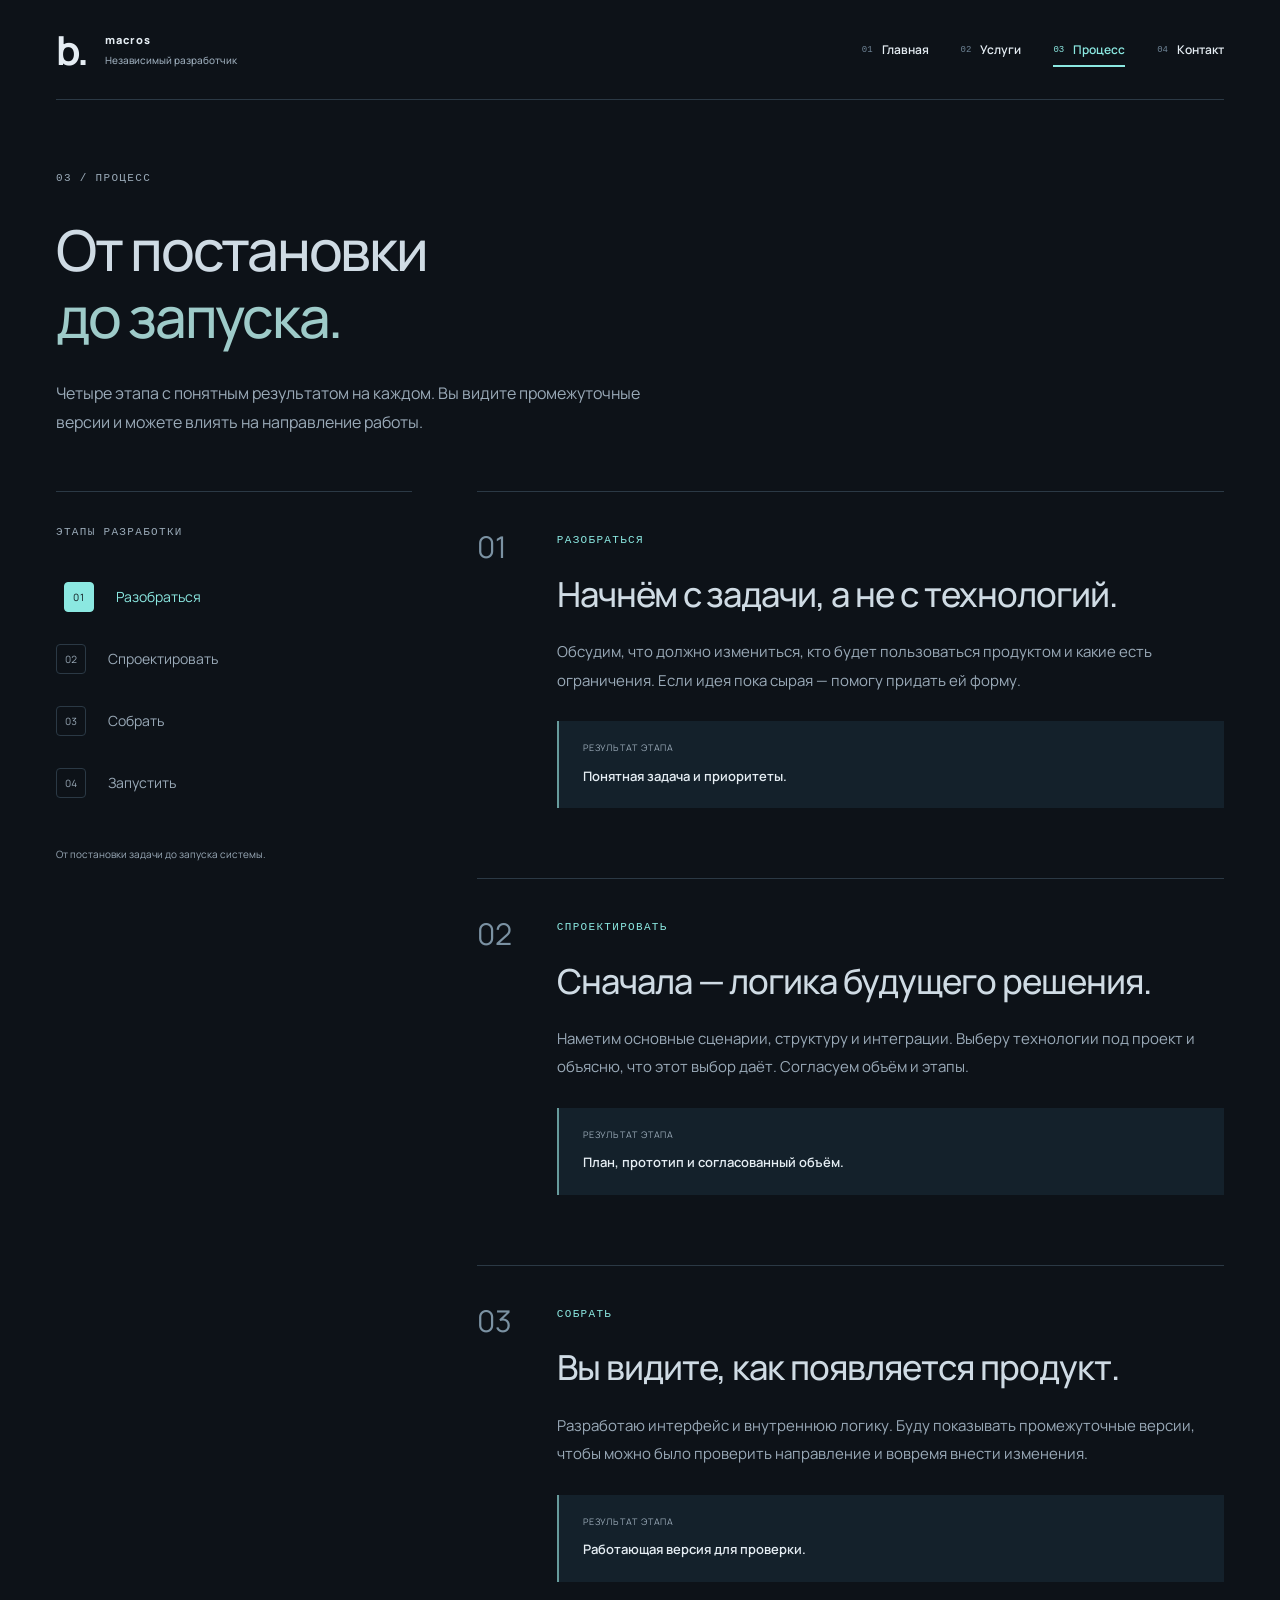
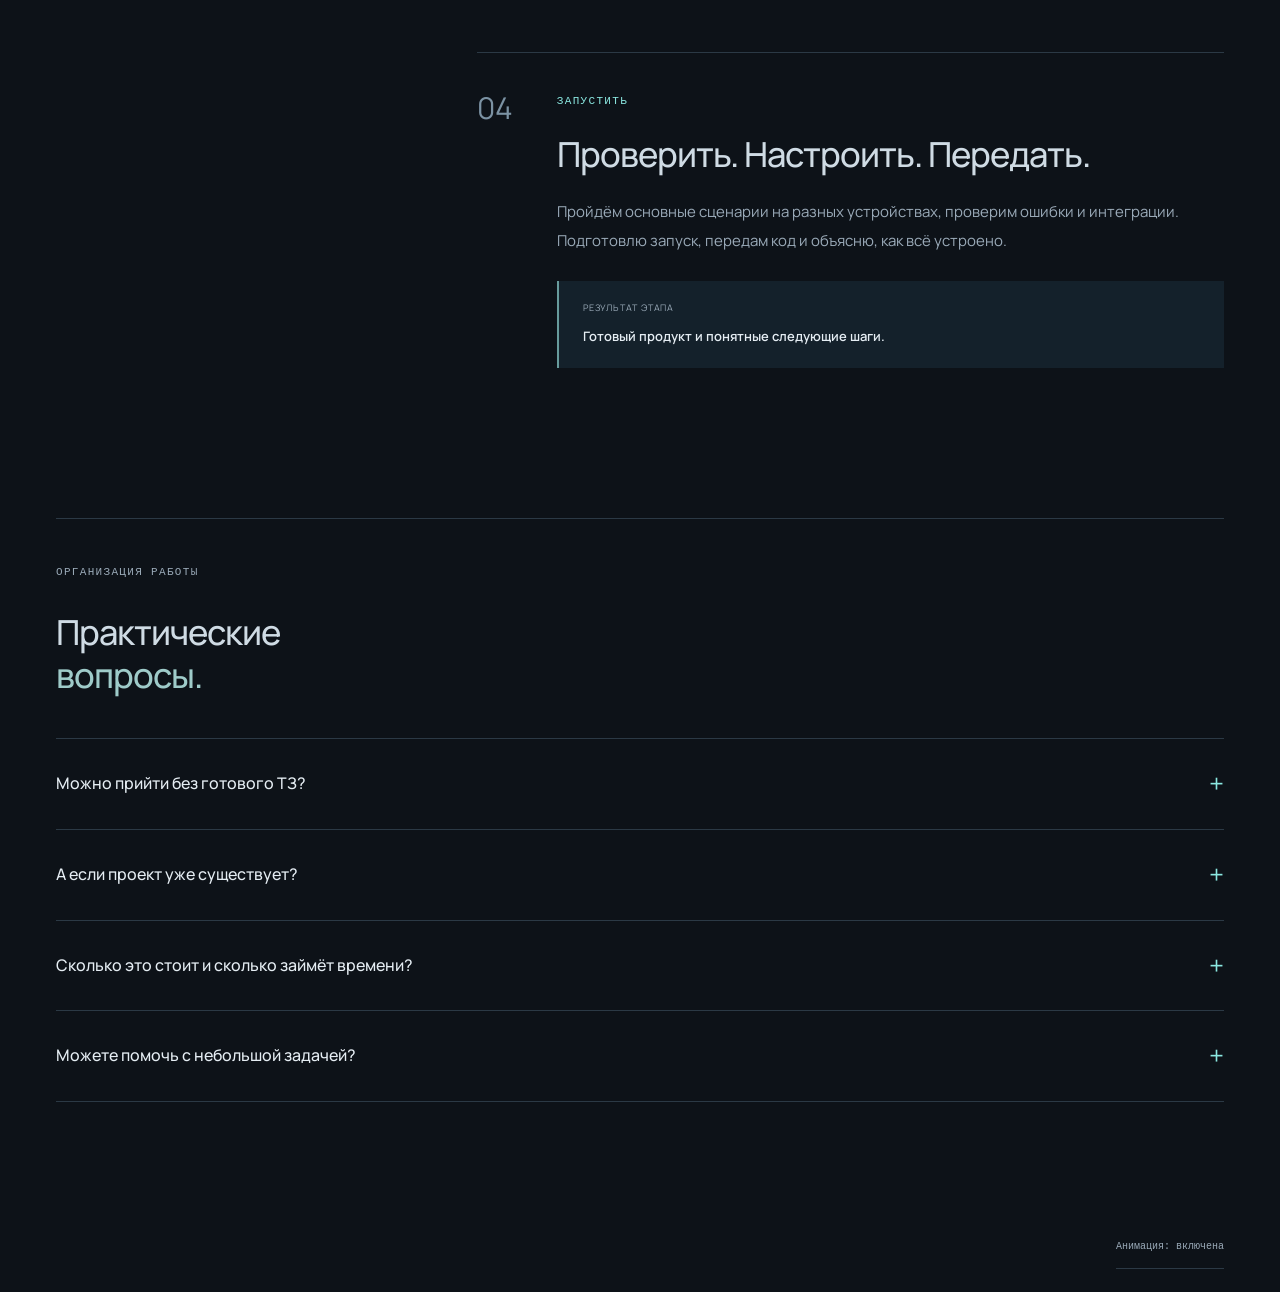
==== approach.html @ a3fdf25d "Remove extra footer divider on the process page" ====
<!doctype html>
<html lang="ru">
<head>
<meta charset="utf-8">
<meta name="viewport" content="width=device-width,initial-scale=1">
<meta name="theme-color" content="#0d1218">
<meta name="description" content="Как строится работа: задача, проектирование, разработка и запуск. Ответы на вопросы о сроках, стоимости и доработках.">
<meta property="og:title" content="Процесс разработки — macros">
<meta property="og:description" content="Как строится работа: задача, проектирование, разработка и запуск. Ответы на вопросы о сроках, стоимости и доработках.">
<meta property="og:type" content="website">
<title>Процесс разработки — macros</title>
<link rel="icon" href="assets/favicon.svg?v=ed7431b2dd6e" type="image/svg+xml">
<link rel="stylesheet" href="assets/site.css?v=fac70fdf817c">
<script src="assets/site.js" defer>
</script>
</head>
<body class="page-approach">
<a class="skip-link" href="#main">К содержимому</a>
<header class="site-header wrap">
<div class="brand">
<span class="brand-mark" aria-hidden="true">b.</span>
<span>macros<small>Независимый разработчик</small>
</span>
</div>
<nav aria-label="Основная навигация">
<a href="index.html">
<span>01</span>Главная</a>
<a href="services.html">
<span>02</span>Услуги</a>
<a href="approach.html" aria-current="page">
<span>03</span>Процесс</a>
<a href="contact.html">
<span>04</span>Контакт</a>
</nav>
</header>
<main id="main">
<section class="page-intro wrap">
<span class="eyebrow">03 / Процесс</span>
<h1>От постановки<br>
<em>до запуска.</em>
</h1>
<p>Четыре этапа с понятным результатом на каждом. Вы видите промежуточные версии и можете влиять на направление работы.</p>
</section>
<section class="process-section wrap">
<aside class="process-map">
<span class="eyebrow">Этапы разработки</span>
<ol>
<li>
<a href="#step-0">
<span>01</span>Разобраться</a>
</li>
<li>
<a href="#step-1">
<span>02</span>Спроектировать</a>
</li>
<li>
<a href="#step-2">
<span>03</span>Собрать</a>
</li>
<li>
<a href="#step-3">
<span>04</span>Запустить</a>
</li>
</ol>
<span class="process-note">От постановки задачи до запуска системы.</span>
</aside>
<div class="process-steps">
<article class="process-step" id="step-0">
<span class="step-no">01</span>
<div>
<span class="eyebrow">Разобраться</span>
<h2>Начнём с задачи, а не с технологий.</h2>
<p>Обсудим, что должно измениться, кто будет пользоваться продуктом и какие есть ограничения. Если идея пока сырая — помогу придать ей форму.</p>
<div class="step-output">
<span>Результат этапа</span>
<b>Понятная задача и приоритеты.</b>
</div>
</div>
</article>
<article class="process-step" id="step-1">
<span class="step-no">02</span>
<div>
<span class="eyebrow">Спроектировать</span>
<h2>Сначала — логика будущего решения.</h2>
<p>Наметим основные сценарии, структуру и интеграции. Выберу технологии под проект и объясню, что этот выбор даёт. Согласуем объём и этапы.</p>
<div class="step-output">
<span>Результат этапа</span>
<b>План, прототип и согласованный объём.</b>
</div>
</div>
</article>
<article class="process-step" id="step-2">
<span class="step-no">03</span>
<div>
<span class="eyebrow">Собрать</span>
<h2>Вы видите, как появляется продукт.</h2>
<p>Разработаю интерфейс и внутреннюю логику. Буду показывать промежуточные версии, чтобы можно было проверить направление и вовремя внести изменения.</p>
<div class="step-output">
<span>Результат этапа</span>
<b>Работающая версия для проверки.</b>
</div>
</div>
</article>
<article class="process-step" id="step-3">
<span class="step-no">04</span>
<div>
<span class="eyebrow">Запустить</span>
<h2>Проверить. Настроить. Передать.</h2>
<p>Пройдём основные сценарии на разных устройствах, проверим ошибки и интеграции. Подготовлю запуск, передам код и объясню, как всё устроено.</p>
<div class="step-output">
<span>Результат этапа</span>
<b>Готовый продукт и понятные следующие шаги.</b>
</div>
</div>
</article>
</div>
</section>
<section class="faq wrap">
<span class="eyebrow">Организация работы</span>
<h2>Практические<br>
<em>вопросы.</em>
</h2>
<details>
<summary>Можно прийти без готового ТЗ?<span aria-hidden="true">+</span>
</summary>
<p>Да. Опишите проблему, желаемый результат и приведите примеры, если они есть. Структуру задачи определим вместе.</p>
</details>
<details>
<summary>А если проект уже существует?<span aria-hidden="true">+</span>
</summary>
<p>Можно подключиться к существующему проекту. Сначала изучу код и текущие ограничения, затем предложу план доработок.</p>
</details>
<details>
<summary>Сколько это стоит и сколько займёт времени?<span aria-hidden="true">+</span>
</summary>
<p>Это зависит от объёма, интеграций и готовности исходных материалов. После обсуждения задачи смогу предложить оценку и порядок работ.</p>
</details>
<details>
<summary>Можете помочь с небольшой задачей?<span aria-hidden="true">+</span>
</summary>
<p>Да. Небольшой бот, скрипт для обработки файлов или одна новая функция тоже могут заметно упростить работу.</p>
</details>
</section>
</main>
<footer class="site-footer wrap">
<button class="motion-toggle" type="button" aria-pressed="false" hidden>Анимация: включена</button>
</footer>
</body>
</html>
---- assets/site.css ----
@font-face{font-family:Manrope;src:url('fonts/manrope-cyrillic.woff2') format('woff2');font-weight:200 800;font-style:normal;font-display:swap;unicode-range:U+0301,U+0400-045F,U+0490-0491,U+04B0-04B1,U+2116}
@font-face{font-family:Manrope;src:url('fonts/manrope-latin.woff2') format('woff2');font-weight:200 800;font-style:normal;font-display:swap;unicode-range:U+0000-00FF,U+0131,U+0152-0153,U+02BB-02BC,U+02C6,U+02DA,U+02DC,U+0304,U+0308,U+0329,U+2000-206F,U+20AC,U+2122,U+2191,U+2193,U+2212,U+2215,U+FEFF,U+FFFD}
:root{--paper:#f2eee5;--ink:#282b25;--muted:#626359;--rust:#9e472f;--peach:#e8b29a;--sage:#d4dbc4;--yellow:#e8d99b;--line:#c8c7bb;--cream:#faf7ef;--ease:cubic-bezier(.22,1,.36,1)}
*{box-sizing:border-box}html{scroll-behavior:smooth;scroll-padding-top:32px}body{margin:0;background:var(--paper);color:var(--ink);font-family:Manrope,Arial,sans-serif;font-size:16px;line-height:1.6;-webkit-font-smoothing:antialiased}::selection{background:var(--peach);color:var(--ink)}a{color:inherit;text-decoration:none}button{font:inherit;color:inherit;cursor:pointer}button:disabled{cursor:default}button,a{-webkit-tap-highlight-color:transparent}button,summary{touch-action:manipulation}a:focus-visible,button:focus-visible,summary:focus-visible,[tabindex]:focus-visible{outline:3px solid var(--rust);outline-offset:5px}button:active,.button:active{transform:scale(.97)}svg{width:24px;height:24px;flex-shrink:0}h1,h2,h3,p{margin:0}h1,h2,h3{text-wrap:balance}h1,h2{font-weight:500;letter-spacing:-.065em;line-height:1.02}h1{font-size:clamp(58px,6.8vw,104px)}h2{font-size:clamp(38px,4.4vw,66px)}h3{font-weight:600;letter-spacing:-.04em}em{font-family:Georgia,'Times New Roman',serif;font-weight:400;letter-spacing:-.055em;color:var(--rust)}.wrap{width:min(1320px,calc(100% - 112px));margin-inline:auto}.section{padding-block:110px}.eyebrow{font-size:11px;font-weight:700;letter-spacing:.13em;text-transform:uppercase;display:block;margin-bottom:28px}.tiny-dot{display:inline-block;width:7px;height:7px;margin-right:9px;background:var(--rust);border-radius:50%}.sr-only{position:absolute;width:1px;height:1px;padding:0;margin:-1px;overflow:hidden;clip:rect(0,0,0,0);white-space:nowrap;border:0}.skip-link{position:fixed;top:12px;left:12px;z-index:10;padding:12px 20px;background:var(--ink);color:var(--paper);transform:translateY(-180%)}.skip-link:focus{transform:none}.site-header{display:flex;align-items:center;justify-content:space-between;min-height:104px;border-bottom:1px solid var(--line);gap:24px}.brand{display:flex;align-items:center;gap:13px;font-size:11px;font-weight:800;letter-spacing:.1em}.brand-mark{font-family:Georgia,serif;font-size:48px;font-weight:700;letter-spacing:-.14em;line-height:1;display:block;margin-right:6px}.brand-mark span{color:var(--rust)}.brand small{display:block;font-size:10px;font-weight:500;letter-spacing:0;color:var(--muted);margin-top:3px}.site-header nav{display:flex;gap:30px;align-items:center;font-size:12px;font-weight:600}.site-header nav a{display:flex;align-items:center;min-height:44px;position:relative}.site-header nav a:after{content:'';position:absolute;bottom:5px;left:0;right:0;height:2px;background:var(--rust);transform:scaleX(0);transform-origin:left;transition:transform .3s}.site-header nav a:hover:after,.site-header nav a[aria-current]:after{transform:scaleX(1)}.button{display:inline-flex;gap:44px;align-items:center;justify-content:space-between;min-height:60px;padding:16px 24px;background:var(--ink);color:var(--cream);font-size:13px;font-weight:600;transition:background .25s,transform .25s}.button:hover{background:var(--rust)}.button svg{width:20px;height:20px}.text-link{display:inline-flex;gap:24px;align-items:center;font-size:13px;font-weight:700;padding:14px 0;border-bottom:1px solid currentColor}.text-link svg{width:20px;transition:transform .25s}.text-link:hover svg{transform:translateX(5px)}
/* A small working system, built from layers of the same project. */
.hero{position:relative;display:grid;grid-template-columns:1fr 1fr;align-items:center;column-gap:20px;padding-top:66px;padding-bottom:100px;min-height:790px}.hero-copy{position:relative;z-index:2}.hero h1{margin-bottom:27px}.hero h1 em{display:inline-block}.hero-description{max-width:400px;font-size:15px;line-height:1.8;color:var(--muted);margin-bottom:29px}.hero-foot{position:absolute;bottom:22px;left:0;right:0;display:flex;align-items:center;justify-content:space-between;border-top:1px solid var(--line);padding-top:20px;color:var(--muted);font-size:11px}.hero-foot a{display:flex;gap:18px;align-items:center;min-height:32px}.hero-foot a span{font-size:19px}.workbench{height:540px;position:relative;perspective:1200px;isolation:isolate;--spread:0;--px:0deg;--py:0deg}.bench-orbit{position:absolute;top:12%;left:2%;width:92%;height:88%;border:1px solid #c8c7bb;border-radius:50%;transform:rotate(-24deg) scaleX(.83)}.bench-orbit:after{content:'';position:absolute;inset:28px;border:1px solid #c8c7bb80;border-radius:50%}.bench-coordinate{position:absolute;top:0;right:4%;font:10px Manrope,sans-serif;letter-spacing:.14em;color:var(--muted)}.model-layer{position:absolute;box-shadow:0 18px 42px #302b2514;transition:translate .2s linear;will-change:transform}.layer-brief{width:73%;left:4%;top:0;background:var(--peach);padding:22px 27px;z-index:1;transform-origin:70% 100%;animation:brief-float 9s ease-in-out infinite;translate:calc(var(--spread)*-15px) calc(var(--spread)*-45px)}.paper-top{display:flex;justify-content:space-between;gap:12px;font-size:9px;text-transform:uppercase;letter-spacing:.08em}.layer-brief p{font-size:21px;line-height:1.4;letter-spacing:-.045em;margin:21px 0 19px;font-weight:600}.brief-line{border-top:1px solid #282b2530;padding-top:11px;font-size:10px}.layer-product{width:90%;left:4%;top:195px;background:var(--cream);z-index:2;animation:product-float 9s ease-in-out infinite;translate:calc(var(--spread)*25px) calc(var(--spread)*2px)}.window-bar{height:36px;display:flex;align-items:center;gap:18px;border-bottom:1px solid var(--line);padding:0 17px}.window-bar>span{display:flex;gap:4px}.window-bar i{display:block;width:5px;height:5px;border-radius:50%;background:#b7b5a8}.window-bar b{font-size:8px;font-weight:500}.product-body{padding:23px 20px 25px}.product-heading{margin-bottom:19px}.product-heading b{font-size:21px;font-weight:600;letter-spacing:-.04em;display:block}.product-heading>span{font-size:9px;color:var(--muted)}.kanban{display:grid;grid-template-columns:repeat(3,1fr);gap:8px}.kanban>div{min-width:0;background:#eeece3;padding:8px 6px;min-height:117px}.kanban small{font-size:8px;display:block;margin-bottom:12px}.kanban-card{background:#fdfbf5;padding:10px 7px;box-shadow:0 3px 5px #282b2507}.kanban-card i{display:block;width:17px;height:4px;background:var(--peach);border-radius:2px;margin-bottom:8px}.kanban-card b{display:block;font-size:8px}.kanban-card span{font-size:7px;color:var(--muted);display:block}.kanban-card.done i{background:#9cae81}.moving-ticket{animation:ticket-move 7s var(--ease) infinite}.layer-result{left:30%;width:67%;top:425px;padding:20px 22px;background:var(--ink);color:var(--cream);display:flex;gap:17px;align-items:center;z-index:3;animation:result-float 9s ease-in-out infinite;translate:calc(var(--spread)*-15px) calc(var(--spread)*35px)}.result-check{display:flex;width:38px;height:38px;border:1px solid #b9c7a4;border-radius:50%;align-items:center;justify-content:center;color:var(--sage);font-size:21px;flex-shrink:0}.layer-result small{font-size:8px;color:#c5c9b9;text-transform:uppercase;letter-spacing:.08em;display:block;margin-bottom:6px}.layer-result b{font-size:14px;font-weight:500;line-height:1.45;display:block}.bench-note{position:absolute;bottom:-22px;right:5%;font-size:9px;color:var(--muted)}
@keyframes brief-float{0%,100%{transform:rotate(-9deg) translateY(0) rotateY(var(--px))}50%{transform:rotate(-4deg) translateY(-15px) rotateY(var(--px))}}@keyframes product-float{0%,100%{transform:rotate(5deg) rotateX(var(--py))}50%{transform:rotate(1deg) translateY(-9px) rotateX(var(--py))}}@keyframes result-float{0%,100%{transform:rotate(-5deg) translateY(0)}50%{transform:rotate(1deg) translateY(13px)}}@keyframes ticket-move{0%,20%,100%{transform:translateY(0)}40%,70%{transform:translateY(-9px) rotate(-3deg);box-shadow:0 9px 12px #282b2520}}
/* The task catalogue is also usable as a native scroll area. */
.directions{background:var(--sage);overflow:hidden}.section-heading{display:grid;grid-template-columns:1.3fr 1fr;align-items:end;gap:70px;margin-bottom:42px}.section-heading>p{font-size:15px;color:#4c5543;max-width:320px;padding-bottom:5px}.carousel-toolbar{display:flex;align-items:center;justify-content:space-between;gap:20px;margin-bottom:20px}.carousel-hint{font-size:11px;color:var(--muted)}.carousel-controls{display:flex;align-items:center;gap:10px}.carousel-count{font-size:11px;font-variant-numeric:tabular-nums;margin-right:15px;min-width:45px}.circle{width:46px;height:46px;border:1px solid var(--ink);border-radius:50%;background:transparent;display:inline-flex;align-items:center;justify-content:center;transition:background .2s,color .2s,opacity .2s}.circle:hover:not(:disabled){background:var(--ink);color:var(--paper)}.circle:disabled{opacity:.3}.circle svg{width:20px}.prev svg{transform:rotate(180deg)}.card-track{display:flex;gap:24px;overflow-x:auto;overscroll-behavior-x:contain;scroll-snap-type:x mandatory;scrollbar-width:none;padding:16px 3px 27px;margin:-16px -3px 22px;touch-action:pan-x pan-y;scroll-padding-left:3px}.card-track::-webkit-scrollbar{display:none}.task-card{flex:0 0 calc((100% - 24px)/2);scroll-snap-align:start;padding:28px 30px 22px;background:var(--cream);min-width:0;position:relative;transform-origin:center bottom;transition:box-shadow .3s;display:flex;flex-direction:column}.task-card:hover{box-shadow:0 10px 22px #282b2512}.card-top{display:flex;justify-content:space-between;align-items:center;font-size:10px;letter-spacing:.06em;font-weight:700}.card-top svg{width:19px}.card-art{position:relative;height:245px;margin:28px 0 25px;display:flex;align-items:center;justify-content:center;overflow:hidden;perspective:800px;background:#e3dfd4}.task-card h3{font-size:31px;line-height:1.14;margin-bottom:18px}.task-card>p{font-size:13px;line-height:1.8;color:var(--muted);max-width:420px;margin-bottom:27px}.card-link{margin-top:auto;border-top:1px solid var(--line);padding-top:17px;min-height:44px;display:flex;justify-content:space-between;align-items:center;gap:10px;font-size:11px;font-weight:700}.card-link svg{width:18px;transition:transform .25s}.card-link:hover svg{transform:translateX(4px)}.theme-bots .card-art{background:#e6b29a}.theme-apps .card-art{background:#d8dfd3}.theme-automation .card-art{background:#e7dcae}.theme-services .card-art{background:#383e37}.theme-development .card-art{background:#dbd1cf}.art-caption{position:absolute;bottom:12px;left:0;width:100%;text-align:center;font-size:7px;letter-spacing:.12em}.mini-site{width:72%;padding:15px 20px;background:#793f35;color:#fff0db;transform:rotate(-5deg);box-shadow:0 15px 20px #282b2518;transition:transform .9s var(--ease)}.task-card.is-current .mini-site{transform:rotate(2deg)}.mini-top{display:flex;justify-content:space-between;align-items:center;font-size:9px}.mini-top i{width:12px;height:2px;background:currentColor}.mini-site-title{font-size:25px;line-height:1.2;letter-spacing:-.05em;margin:25px 0 22px}.mini-site-title em{color:#edc6a6}.mini-site-bottom{display:flex;justify-content:space-between;align-items:end}.mini-site-bottom span{font-size:7px}.mini-site-bottom b{font-size:24px;font-weight:400}.mini-app{width:86%;background:#faf8f1;box-shadow:0 15px 20px #282b2518;transform:rotate(4deg);transition:transform .8s var(--ease)}.task-card.is-current .mini-app{transform:rotate(-2deg)}.mini-app .mini-top,.mini-chat .mini-top{padding:14px;border-bottom:1px solid var(--line)}.mini-app-body{display:grid;grid-template-columns:25% 1fr;min-height:146px}.mini-sidebar{padding:15px 9px;background:#eeece3;font-size:7px;display:flex;flex-direction:column;gap:10px}.mini-dashboard{padding:14px;font-size:10px}.chart{display:flex;gap:10px;align-items:end;height:65px;margin-bottom:13px}.chart i{flex:1;background:#7c8b6e;transform:scaleY(.7);transform-origin:bottom;transition:transform .8s var(--ease)}.chart i:nth-child(1){height:30%}.chart i:nth-child(2){height:48%}.chart i:nth-child(3){height:38%}.chart i:nth-child(4){height:68%}.chart i:nth-child(5){height:58%}.chart i:nth-child(6){height:90%;background:var(--rust)}.is-current .chart i{transform:scaleY(1)}.mini-task{font-size:7px;display:flex;justify-content:space-between;padding-top:8px;border-top:1px solid var(--line)}.mini-task b{font-weight:500;color:#52683f}.mini-chat{width:75%;background:var(--cream);padding-bottom:14px;box-shadow:0 15px 20px #282b2518;transform:rotate(-3deg);transition:transform .8s var(--ease)}.is-current .mini-chat{transform:rotate(2deg)}.bubble{font-size:8px;padding:9px 11px;border-radius:8px;max-width:80%;margin:8px 12px}.bubble.user{background:#d9dfca;margin-left:auto}.bubble.bot{background:#eae7df}.chat-options{display:flex;gap:5px;margin:0 12px}.chat-options span{flex:1;text-align:center;font-size:7px;border:1px solid var(--line);padding:6px}.bubble.confirm{transform:translateY(8px);opacity:.4;transition:transform .8s var(--ease),opacity .8s}.is-current .bubble.confirm{transform:translateY(0);opacity:1}.mini-flow{width:77%;display:grid;gap:10px;transform:rotate(-4deg)}.mini-flow>div{display:flex;align-items:center;gap:14px;background:var(--cream);padding:12px 14px;box-shadow:0 4px 10px #282b2510;transition:transform .7s var(--ease)}.mini-flow>div:nth-child(2){margin-left:12px;margin-right:-12px;transition-delay:.07s}.mini-flow>div:nth-child(3){margin-left:24px;margin-right:-24px;transition-delay:.14s}.is-current .mini-flow>div{transform:translateX(-12px)}.mini-flow span{font-size:8px;color:var(--muted)}.mini-flow b{font-size:10px;font-weight:500;flex:1}.mini-flow i{font-size:12px;color:#4b6538;font-style:normal}.mini-api{color:#e2e4d9;width:80%;font:10px/1.9 monospace;transform:rotate(-2deg)}.mini-api>span{font-size:11px}.api-code{border-top:1px solid #ffffff30;padding:14px 0;margin-top:8px}.api-code em{font:inherit;color:#d7b587}.mini-api>b{color:var(--sage);font-weight:400}.mini-api>b span{color:#d1d6ca;float:right;font-size:8px}.mini-release{width:72%;padding:17px 22px;background:var(--cream);transform:rotate(4deg);box-shadow:0 15px 20px #282b2518;transition:transform .8s var(--ease)}.is-current .mini-release{transform:rotate(-3deg)}.mini-release>span{font-size:8px}.mini-release strong{font-size:56px;line-height:1.2;letter-spacing:-.06em;display:block;font-weight:500;margin:6px 0}.mini-release strong span{color:var(--rust)}.mini-release>div{font-size:7px;display:flex;justify-content:space-between;border-top:1px solid var(--line);padding:6px 0}.mini-release b{font-weight:600}.mini-release .release-tag{border:0;background:var(--sage);padding:5px 8px;margin-top:4px;display:inline-block}
/* Separate pages share the same editorial rhythm. */
.statement{overflow:hidden;background:var(--ink);color:var(--paper);padding:105px 0}.statement-grid{display:grid;grid-template-columns:1fr 1.45fr;gap:90px}.statement .eyebrow{color:#c3c8b5}.statement-mark{font-family:Georgia,serif;font-style:italic;font-size:240px;line-height:1;display:block;color:#b9c7a4;transform:rotate(-12deg);will-change:transform}.statement h2{margin-bottom:32px;font-size:clamp(40px,4.1vw,61px)}.statement em{color:var(--peach)}.statement p{font-size:15px;color:#c7cabe;max-width:530px;margin-bottom:18px}.statement .text-link{color:var(--paper);margin-top:10px}.closing{padding:100px 0 95px}.closing .eyebrow{margin-bottom:22px}.closing-row{display:flex;align-items:center;justify-content:space-between;gap:30px}.closing h2{font-size:clamp(44px,6vw,88px)}.closing p{font-size:14px;color:var(--muted);margin-top:20px}.round-link{display:flex;align-items:center;justify-content:center;border:1px solid var(--ink);border-radius:50%;width:95px;height:95px;flex-shrink:0;transition:background .3s,color .3s,transform .5s var(--ease)}.round-link svg{width:33px;height:33px}.round-link:hover{background:var(--ink);color:var(--paper);transform:rotate(45deg)}.site-footer{display:flex;justify-content:space-between;align-items:center;gap:24px;border-top:1px solid var(--line);padding-block:28px 35px;font-size:10px}.footer-brand{font-weight:800;letter-spacing:.1em;display:block;min-height:44px;align-content:center}.footer-brand span{display:block;color:var(--muted);font-size:10px;font-weight:400;letter-spacing:0;margin-top:3px}.footer-right{display:flex;gap:30px;align-items:center}.footer-right>a{min-height:44px;align-content:center}.motion-toggle{background:none;border:0;border-bottom:1px solid var(--line);padding:8px 0;font-size:10px;color:var(--muted);min-height:44px}.page-intro{padding-block:90px 75px}.page-intro h1{margin-bottom:28px}.page-intro>p{max-width:540px;color:var(--muted);font-size:17px;line-height:1.8}.services-showcase{padding-bottom:70px}.service-detail{display:grid;grid-template-columns:1fr 4fr;gap:30px;padding:65px 0;border-top:1px solid var(--line);scroll-margin-top:20px}.detail-number{font-family:Georgia,serif;font-style:italic;font-size:72px;color:var(--rust);line-height:1}.service-detail .eyebrow{margin-bottom:18px}.service-detail h2{font-size:48px}.detail-lead{font-size:19px;max-width:780px;margin:25px 0 32px;line-height:1.7}.detail-columns{display:grid;grid-template-columns:1fr 1fr;gap:40px;margin-bottom:20px}.detail-columns h3{font-size:14px;letter-spacing:0;margin-bottom:10px}.detail-columns p{font-size:13px;color:var(--muted);line-height:1.8}.custom-note{margin-block:40px 100px;background:var(--sage);padding:60px}.custom-note p{max-width:560px;color:#4c5543;margin:25px 0 30px}.process-section{display:grid;grid-template-columns:1fr 2.1fr;gap:65px;align-items:start;padding-bottom:80px}.process-map{position:sticky;top:45px;padding-top:32px;border-top:1px solid var(--line)}.process-map ol{list-style:none;padding:0;margin:0 0 30px}.process-map li{margin-bottom:8px}.process-map a{display:flex;gap:22px;align-items:center;padding:12px 0;font-size:14px;color:var(--muted);transition:color .3s,transform .5s var(--ease)}.process-map a span{font-size:10px;font-variant-numeric:tabular-nums;border:1px solid var(--line);border-radius:50%;width:30px;height:30px;display:flex;align-items:center;justify-content:center;transition:background .4s,color .4s}.process-map a.is-active{color:var(--rust);transform:translateX(8px)}.process-map a.is-active span{background:var(--rust);border-color:var(--rust);color:var(--paper)}.process-note{font-size:10px;color:var(--muted)}.process-step{display:grid;grid-template-columns:50px 1fr;gap:30px;padding:40px 0 70px;border-top:1px solid var(--line);scroll-margin-top:40px}.step-no{font-family:Georgia,serif;color:var(--rust);font-style:italic;font-size:40px;line-height:1}.process-step .eyebrow{margin-bottom:22px}.process-step h2{font-size:38px;line-height:1.15;margin-bottom:23px}.process-step p{color:var(--muted);font-size:15px;line-height:1.9}.step-output{background:#e7e4d9;border-left:3px solid var(--rust);padding:20px 24px;margin-top:26px}.step-output span{display:block;color:var(--muted);font-size:9px;text-transform:uppercase;letter-spacing:.1em;margin-bottom:7px}.step-output b{font-size:13px;font-weight:600}.principles{background:var(--sage)}.principle-grid{display:grid;grid-template-columns:repeat(3,1fr);gap:50px;margin-top:60px}.principle-grid article{border-top:1px solid #a8b19c;padding-top:20px}.principle-grid article>span{font-size:10px}.principle-grid h3{font-size:23px;margin:25px 0 15px}.principle-grid p{font-size:14px;color:#4c5543}.contact-hero{display:grid;grid-template-columns:1.2fr 1fr;gap:80px;align-items:center;padding:90px 0 110px}.contact-hero h1{font-size:clamp(60px,6.4vw,96px)}.contact-hero>div>p{max-width:430px;color:var(--muted);margin:30px 0;font-size:15px;line-height:1.8}.telegram-link{display:inline-flex;align-items:center;gap:30px;font-size:clamp(19px,2.5vw,32px);border-bottom:1px solid var(--rust);padding-block:8px 13px;color:var(--rust);font-weight:500;letter-spacing:-.035em}.telegram-link svg{transition:transform .3s}.telegram-link:hover svg{transform:translate(4px,-4px)}.contact-paper{background:var(--peach);padding:30px 34px 34px;transform:rotate(3deg);box-shadow:0 16px 30px #282b2510}.contact-paper .paper-top{border-bottom:1px solid #282b2540;padding-bottom:18px}.contact-paper h2{font-size:49px;margin:32px 0}.contact-paper em{color:#713e2c}.contact-paper ol{padding:0;list-style:none;margin:0}.contact-paper li{display:flex;gap:18px;border-top:1px solid #282b2525;padding:17px 0}.contact-paper li>span{font-size:10px;padding-top:3px}.contact-paper li b{font-size:13px}.contact-paper li p{font-size:11px;line-height:1.7;margin-top:4px;color:#594638}.contact-hero .contact-paper .paper-ps{font-size:11px;line-height:1.7;color:#594638;margin:20px 0 0}.faq{padding-bottom:100px}.faq h2{margin-bottom:42px}.faq details{border-top:1px solid var(--line)}.faq details:last-child{border-bottom:1px solid var(--line)}.faq summary{cursor:pointer;list-style:none;display:flex;gap:20px;align-items:center;justify-content:space-between;padding:24px 0;font-size:17px;font-weight:500}.faq summary::-webkit-details-marker{display:none}.faq summary>span{font-size:26px;font-weight:400;transition:transform .3s}.faq details[open] summary>span{transform:rotate(45deg)}.faq details p{max-width:740px;font-size:15px;color:var(--muted);padding-bottom:27px;line-height:1.8}
@media(min-width:1500px){.hero{min-height:850px}.workbench{height:590px}.layer-product{top:215px}.layer-result{top:460px}.card-art{height:280px}.mini-site-title{font-size:30px}}
@media(max-width:1100px){.wrap{width:calc(100% - 64px)}.site-header nav{gap:23px}.hero{min-height:730px;column-gap:0}.hero h1{font-size:80px}.hero-description{font-size:14px;max-width:340px}.workbench{height:480px}.layer-brief{padding:20px;width:78%;left:0}.layer-brief p{font-size:18px}.layer-product{top:175px;width:96%;left:0}.product-body{padding:18px 14px}.product-heading b{font-size:18px}.layer-result{top:395px;left:22%;width:78%;padding:17px}.layer-result b{font-size:12px}.bench-note{bottom:-28px}.task-card{padding:24px}.card-art{height:220px}.task-card h3{font-size:27px}.statement-grid{gap:50px;grid-template-columns:1fr 1.5fr}.statement-mark{font-size:210px}.contact-hero{gap:45px}.contact-paper{padding:25px}.contact-paper h2{font-size:42px}.contact-paper .paper-top{font-size:8px}}
@media(max-width:800px){.wrap{width:calc(100% - 40px)}.site-header{min-height:110px;flex-wrap:wrap;padding:19px 0 10px;gap:12px}.brand-mark{font-size:37px}.brand{font-size:10px}.brand small{font-size:9px}.site-header nav{gap:25px}.site-header nav a{font-size:11px;min-height:44px}.hero{padding-top:45px;padding-bottom:83px;min-height:650px;grid-template-columns:1.05fr 1fr}.hero h1{font-size:66px}.hero .eyebrow{font-size:9px;letter-spacing:.08em}.hero-description{font-size:13px;max-width:290px}.button{padding:14px 19px;min-height:54px;font-size:12px;gap:32px}.workbench{height:410px;margin-top:20px}.layer-brief{top:15px;padding:14px;width:85%;left:-2%}.layer-brief p{font-size:15px;margin:15px 0}.paper-top{font-size:8px}.brief-line{font-size:8px}.layer-product{top:155px;left:-4%;width:104%}.window-bar{height:29px;padding:0 11px;gap:11px}.window-bar b{font-size:7px}.product-body{padding:15px 10px}.product-heading{margin-bottom:12px}.product-heading b{font-size:15px}.kanban{gap:4px}.kanban>div{padding:6px 4px;min-height:95px}.kanban small{font-size:7px;margin-bottom:8px}.kanban-card{padding:8px 4px}.kanban-card b{font-size:6px}.kanban-card span{font-size:5px}.layer-result{top:331px;width:86%;left:15%;padding:14px;gap:9px}.layer-result b{font-size:11px}.layer-result small{font-size:7px}.result-check{width:29px;height:29px;font-size:17px}.bench-coordinate{font-size:8px;top:-15px}.bench-note{font-size:8px;bottom:-22px}.hero-foot{font-size:9px}.section{padding-block:75px}.section-heading{gap:30px}.section-heading>p{font-size:13px}.task-card{flex-basis:calc((100% - 20px)/2);padding:21px;}.card-track{gap:20px}.card-art{height:195px;margin-block:24px}.task-card h3{font-size:24px}.task-card>p{font-size:12px}.mini-site{padding:13px;width:80%}.mini-site-title{font-size:22px}.mini-site-title{margin:19px 0}.mini-app{width:91%}.mini-dashboard{padding:10px}.mini-sidebar{padding:11px 6px;font-size:6px}.chart{gap:6px}.mini-chat{width:86%}.mini-flow{width:78%}.mini-flow>div{padding:10px;gap:7px}.mini-flow b{font-size:8px}.mini-release{width:82%}.mini-release strong{font-size:45px}.mini-api{font-size:9px}.mini-api>b span{font-size:6px}.statement{padding:80px 0}.statement-grid{grid-template-columns:1fr 1.6fr;gap:30px}.statement-mark{font-size:170px}.statement h2{font-size:39px}.statement p{font-size:13px}.statement .eyebrow{font-size:9px}.closing{padding-block:75px}.round-link{width:75px;height:75px}.site-footer{font-size:9px;gap:20px}.footer-right{gap:18px}.page-intro{padding-block:60px}.page-intro h1{font-size:65px}.page-intro>p{font-size:15px}.service-detail{grid-template-columns:65px 1fr;gap:20px}.detail-number{font-size:52px}.service-detail h2{font-size:38px}.detail-lead{font-size:17px}.detail-columns{gap:25px}.custom-note{padding:40px}.process-section{grid-template-columns:175px 1fr;gap:30px}.process-map a{gap:12px;font-size:12px}.process-step{grid-template-columns:1fr;gap:15px}.process-step h2{font-size:30px}.process-step p{font-size:14px}.principle-grid{gap:25px}.principle-grid h3{font-size:20px}.principle-grid p{font-size:12px}.contact-hero{gap:30px;padding-block:60px 90px}.contact-hero h1{font-size:61px}.contact-hero>div>p{font-size:13px}.contact-paper{padding:20px}.contact-paper h2{font-size:34px}.contact-paper .paper-top{font-size:7px}.contact-paper li{gap:12px}.contact-paper li b{font-size:11px}.contact-paper li p{font-size:10px}.contact-paper .paper-top span:last-child{max-width:80px;text-align:right}}
@media(max-width:600px){.site-header{display:block;padding-top:18px}.brand{width:fit-content}.brand small{font-size:9px}.site-header nav{justify-content:space-between;gap:10px;margin-top:13px}.site-header nav a{font-size:11px}.hero{display:block;padding-top:39px;padding-bottom:75px}.hero h1{font-size:clamp(62px,15vw,86px);line-height:.98;letter-spacing:-.075em;margin-bottom:24px}.hero .eyebrow{font-size:9px;margin-bottom:24px}.hero-description{font-size:14px;max-width:355px;margin-bottom:25px}.hero-copy{max-width:440px}.workbench{width:100%;max-width:430px;height:440px;margin:48px auto 30px}.layer-brief{left:4%;top:16px;width:77%;padding:20px}.layer-brief p{font-size:19px;margin:18px 0}.paper-top{font-size:8px}.brief-line{font-size:9px}.layer-product{left:4%;top:173px;width:91%}.window-bar{height:33px}.product-body{padding:18px 13px}.product-heading b{font-size:19px}.kanban>div{min-height:103px;padding:7px 5px}.kanban small{font-size:8px}.kanban-card{padding:8px 6px}.kanban-card b{font-size:7px}.kanban-card span{font-size:6px}.layer-result{top:365px;left:24%;width:73%;padding:16px;gap:12px}.layer-result b{font-size:12px}.layer-result small{font-size:7px}.result-check{width:32px;height:32px}.bench-coordinate{top:-9px;font-size:8px}.bench-note{bottom:-37px;font-size:8px;right:4%}.hero-foot{bottom:15px;padding-top:14px;font-size:8px;gap:14px;align-items:start}.hero-foot>span{max-width:130px}.hero-foot>a{gap:9px;min-height:30px}.section{padding-block:60px}.section-heading{display:block;margin-bottom:26px}.section-heading h2{font-size:41px}.section-heading>p{margin-top:22px;font-size:14px;max-width:330px}.eyebrow{font-size:9px;margin-bottom:22px}.carousel-toolbar{align-items:center;gap:12px;margin-bottom:19px}.carousel-hint{font-size:10px;max-width:130px;line-height:1.6}.carousel-controls{gap:8px}.carousel-count{margin-right:2px;font-size:10px;min-width:39px}.circle{width:44px;height:44px}.card-track{gap:16px;margin-right:-20px;padding-right:20px;scroll-padding-right:20px}.task-card{flex-basis:88%;padding:23px;scroll-snap-stop:always}.card-top{font-size:9px}.card-art{height:215px;margin-block:24px}.task-card h3{font-size:27px}.task-card>p{font-size:12px;margin-bottom:22px}.card-link{font-size:10px}.mini-site{width:80%;padding:17px}.mini-site-title{font-size:23px}.mini-app{width:90%}.mini-sidebar{font-size:7px}.mini-app .mini-top{font-size:8px}.mini-chat{width:83%}.mini-flow{width:76%}.mini-flow b{font-size:9px}.mini-release{width:78%}.text-link{font-size:12px;gap:16px}.statement{padding:60px 0}.statement-grid{display:block;position:relative}.statement-grid>div:first-child{position:relative}.statement .eyebrow{margin-bottom:34px;font-size:9px}.statement-mark{position:absolute;right:0;top:-26px;font-size:76px;opacity:.45;pointer-events:none}.statement h2{font-size:39px;max-width:360px}.statement p{font-size:14px}.statement .text-link{font-size:12px}.closing{padding-block:60px}.closing h2{font-size:43px;max-width:250px}.closing-row{gap:15px}.round-link{width:57px;height:57px}.round-link svg{width:24px}.closing p{font-size:12px;max-width:280px}.site-footer{display:block;padding-block:22px}.footer-brand{font-size:10px}.footer-brand span{font-size:9px}.footer-right{justify-content:space-between;gap:20px;margin-top:12px}.footer-right>a{font-size:11px}.motion-toggle{font-size:10px}.page-intro{padding-block:45px 42px}.page-intro h1{font-size:clamp(47px,12vw,65px)}.page-intro>p{font-size:14px;margin-top:24px;max-width:380px}.page-services .page-intro h1{font-size:clamp(43px,10.6vw,58px)}.services-showcase{padding-bottom:35px}.service-detail{grid-template-columns:1fr;gap:20px;padding-block:40px}.detail-number{font-size:42px}.service-detail h2{font-size:36px}.detail-lead{font-size:16px;margin:20px 0 24px}.detail-columns{grid-template-columns:1fr;gap:22px;margin-bottom:15px}.detail-columns h3{font-size:13px}.detail-columns p{font-size:13px}.service-detail .eyebrow{font-size:8px}.custom-note{padding:30px 24px;margin-block:20px 60px}.custom-note h2{font-size:35px}.custom-note p{font-size:14px}.process-section{display:block;padding-bottom:30px}.process-map{position:static;padding-block:24px}.process-map ol{display:grid;grid-template-columns:1fr 1fr;gap:5px 15px;margin-bottom:15px}.process-map a{font-size:11px;gap:8px;min-height:44px}.process-map a.is-active{transform:none}.process-map .eyebrow{margin-bottom:15px}.process-note{font-size:9px}.process-note br{display:none}.process-step{grid-template-columns:35px 1fr;gap:15px;padding-block:30px 40px}.step-no{font-size:33px}.process-step .eyebrow{font-size:9px;margin-bottom:18px}.process-step h2{font-size:29px}.process-step p{font-size:13px;line-height:1.9}.step-output{padding:17px}.step-output b{font-size:12px}.principles h2{font-size:40px}.principle-grid{grid-template-columns:1fr;gap:26px;margin-top:35px}.principle-grid article{padding-top:18px}.principle-grid h3{font-size:24px;margin:12px 0}.principle-grid p{font-size:14px}.contact-hero{display:block;padding-block:46px 65px}.contact-hero h1{font-size:clamp(60px,14.6vw,84px)}.contact-hero>div>p{font-size:14px;max-width:360px}.telegram-link{font-size:27px;gap:30px}.contact-paper{margin:55px 5px 0;padding:25px;transform:rotate(2deg)}.contact-paper h2{font-size:43px}.contact-paper .paper-top{font-size:8px}.contact-paper .paper-top span:last-child{max-width:110px}.contact-paper li{gap:17px;padding-block:18px}.contact-paper li b{font-size:13px}.contact-paper li p{font-size:12px}.contact-hero .contact-paper .paper-ps{font-size:11px}.faq{padding-bottom:60px}.faq h2{font-size:40px;margin-bottom:30px}.faq summary{font-size:14px;padding-block:22px;gap:15px}.faq details p{font-size:13px}.faq summary>span{font-size:24px}}
@media(max-width:360px){.bench-orbit{width:80%;height:80%;left:5%}.wrap{width:calc(100% - 32px)}.hero h1{font-size:61px}.workbench{height:390px;margin-top:48px}.layer-brief{padding:16px;top:10px}.layer-brief p{font-size:17px}.layer-product{top:153px}.product-heading b{font-size:16px}.kanban-card b{font-size:6px}.kanban-card span{font-size:5px}.layer-result{top:330px;padding:13px;gap:8px}.layer-result b{font-size:10px}.bench-note{bottom:-35px}.section-heading h2{font-size:36px}.card-track{margin-right:-16px;padding-right:16px}.task-card{flex-basis:94%;padding:20px}.carousel-hint{font-size:9px;max-width:105px}.carousel-count{font-size:9px;min-width:35px}.carousel-controls{gap:7px}.card-art{height:200px}.statement h2{font-size:35px}.closing h2{font-size:37px}.page-services .page-intro h1{font-size:39px}.page-intro h1{font-size:43px}.custom-note h2{font-size:30px}.process-step h2{font-size:26px}.contact-hero h1{font-size:60px}.telegram-link{font-size:24px}.contact-paper{padding:20px}.contact-paper h2{font-size:38px}.faq h2{font-size:35px}.site-header nav a{font-size:10px}}
/* Motion preference is applied to both decorative motion and navigation. */
html.motion-paused{scroll-behavior:auto}html.motion-paused *,html.motion-paused *:before,html.motion-paused *:after{animation:none!important;transition:none!important;scroll-behavior:auto!important}html.motion-paused .model-layer{translate:none}html.motion-paused .layer-brief{transform:rotate(-6deg)}html.motion-paused .layer-product{transform:rotate(3deg)}html.motion-paused .layer-result{transform:rotate(-3deg)}
@media(prefers-reduced-motion:reduce){html{scroll-behavior:auto}*,*:before,*:after{animation:none!important;transition:none!important;scroll-behavior:auto!important}.model-layer{translate:none}.layer-brief{transform:rotate(-6deg)}.layer-product{transform:rotate(3deg)}.layer-result{transform:rotate(-3deg)}}

/* High-tech visual system. One destination per subject, no repeated CTAs. */
:root{--paper:#0d1218;--ink:#e5edf3;--muted:#9aaab8;--rust:#8be8e1;--peach:#8be8e1;--sage:#15242b;--yellow:#becfe5;--line:#2b3945;--cream:#15202a}
body{background:var(--paper);color:var(--ink)}
em{font-family:inherit;font-style:normal;font-weight:500;letter-spacing:inherit;color:var(--rust)}
h1,h2{letter-spacing:-.055em;font-weight:600}
.site-header{min-height:100px;border-color:var(--line)}
.brand-mark{font-family:Manrope,Arial,sans-serif;font-size:40px;letter-spacing:-.14em}.brand-mark span{font-size:30px}
.brand small{color:var(--muted)}
.site-header nav{gap:32px}.site-header nav a{gap:9px;font-size:12px}.site-header nav a>span{color:#6f8496;font:9px monospace}.site-header nav a[aria-current]{color:var(--rust)}.site-header nav a[aria-current]>span{color:var(--rust)}
.eyebrow{color:var(--muted);font:11px/1.6 monospace;letter-spacing:.12em}
.hero{min-height:720px;grid-template-columns:1.1fr 1fr;gap:10px;padding-top:55px;padding-bottom:95px}
.hero h1{font-size:clamp(43px,5.2vw,78px);line-height:1.1;letter-spacing:-.065em;margin-bottom:30px}
.hero-description{font-size:16px;line-height:1.85;max-width:440px;margin-bottom:35px}
.intro-note{display:flex;gap:18px;align-items:center;padding-top:24px;border-top:1px solid var(--line);max-width:440px}
.note-symbol{font:24px monospace;color:var(--rust)}.intro-note p{font-size:12px;color:#b2c0cb;line-height:1.8}
.hero-foot{font:10px/1.6 monospace;letter-spacing:.02em;color:var(--muted)}
.workbench{height:auto;aspect-ratio:640/650;width:100%;max-width:640px;perspective:none;margin:0;position:relative}
.model-label{display:flex;justify-content:space-between;gap:20px;font:9px/1.5 monospace;color:var(--muted);text-transform:uppercase;letter-spacing:.07em;padding:12px 0;border-bottom:1px solid var(--line)}
.system-model{display:block;width:100%;height:auto;overflow:visible;margin-top:22px}
.system-model .model-layer{position:static;box-shadow:none;transform-box:fill-box;transform-origin:center;will-change:transform;transition:none;translate:none}
.system-model .ui-layer{animation:interface-float 7s ease-in-out infinite}
.system-model .logic-layer{animation:logic-float 7s ease-in-out infinite}
.system-model .data-layer{animation:data-float 7s ease-in-out infinite}
.signal{animation:signal-pulse 3s ease-in-out infinite;transform-box:fill-box;transform-origin:center}.signal-two{animation-delay:1.5s}
@keyframes interface-float{0%,100%{transform:translateY(calc(var(--spread)*-28px))}50%{transform:translateY(calc(-20px + var(--spread)*-28px))}}
@keyframes logic-float{0%,100%{transform:translateY(0)}50%{transform:translateY(-7px)}}
@keyframes data-float{0%,100%{transform:translateY(calc(var(--spread)*20px))}50%{transform:translateY(calc(9px + var(--spread)*20px))}}
@keyframes signal-pulse{0%,100%{opacity:.3;transform:scale(.7)}50%{opacity:1;transform:scale(1.4)}}
.model-legend{display:flex;justify-content:space-between;gap:12px;font:10px/1.5 monospace;color:var(--muted);border-top:1px solid var(--line);padding-top:16px}
.model-legend span{display:flex;gap:8px;align-items:center}.model-legend i{width:5px;height:5px;background:var(--rust)}.model-legend span:nth-child(2) i{background:#639da0}.model-legend span:nth-child(3) i{background:#a2b6d8}
.page-intro{padding-block:70px 55px}.page-intro h1{font-size:clamp(48px,6vw,86px);line-height:1.08}.page-intro>p{max-width:600px;font-size:16px}
.services-showcase{padding-bottom:70px}.carousel-hint{font:10px monospace;text-transform:uppercase;letter-spacing:.06em}
.circle{border-color:#58717f;border-radius:4px}.circle:hover:not(:disabled){background:var(--rust);color:#0d1218;border-color:var(--rust)}
.task-card{border:1px solid var(--line);background:#121b24;padding:28px;box-shadow:none!important}.card-top{color:var(--muted);gap:15px;font:9px/1.6 monospace}.card-top>span:last-child{text-align:right;font-size:8px;max-width:75%}
.task-card h2{font-size:32px;line-height:1.2;margin-bottom:19px;letter-spacing:-.04em}.task-card>p{font-size:14px;margin-bottom:25px;color:#a8b9c7}
.card-details{border-top:1px solid var(--line);padding-top:24px;display:grid;gap:24px;margin-top:auto}.card-details h3{font:10px monospace;color:var(--rust);text-transform:uppercase;letter-spacing:.08em;margin-bottom:10px}.card-details p{font-size:13px;line-height:1.8;color:#a8b9c7}
.card-art{background:#0b141b!important;border:1px solid #263844;height:220px;margin-block:24px}.art-caption{color:#9aaebd;bottom:9px}
.mini-site{background:#1b333b;color:#e4f3f3;border:1px solid #53818a;box-shadow:0 15px 20px #0003}.mini-site-title{font-size:23px}.mini-site-title em{color:var(--rust)}.mini-site-bottom svg{width:20px}
.mini-app,.mini-chat,.mini-release{background:#182630;color:#d8e7ef;box-shadow:0 15px 20px #0003;border:1px solid #405d6c}.mini-sidebar{background:#101a23}.mini-task b{color:var(--rust)}.chart i{background:#426a75}.chart i:nth-child(6){background:var(--rust)}
.bubble.user{background:#2c4b50;color:#ddf5f1}.bubble.bot{background:#22333f}.chat-options span{border-color:#4a6572}.mini-flow>div{background:#1b2c36;border:1px solid #3c5664;color:#d8e7ef}.mini-flow i{color:var(--rust)}.mini-api{color:#d1e3ed}.api-code em,.mini-api>b{color:var(--rust)}.mini-api>b span{color:#a6bac7}.mini-release .release-tag{background:#29464b;color:var(--rust)}
.process-map a.is-active{color:var(--rust)}.process-map a.is-active span{background:var(--rust);color:#0d1218}.process-map a span{border-radius:4px}.step-no,.detail-number{font-family:Manrope,Arial,sans-serif;font-style:normal;font-size:30px;font-weight:400;color:#7b92a3}.step-output{background:#14212b;border-left:2px solid #679b9c}.step-output b{color:#e5edf3}.process-step h2{font-size:36px}.process-step .eyebrow{color:var(--rust)}
.faq{padding-top:45px;border-top:1px solid var(--line)}.faq h2{font-size:50px}.faq summary{font-size:16px}.faq summary>span{color:var(--rust)}
.contact-hero{min-height:700px;gap:80px;grid-template-columns:1.15fr 1fr}.contact-hero h1{font-size:clamp(48px,6vw,86px);line-height:1.08}.contact-hero>div>p{font-size:16px;max-width:440px}.contact-channel{margin-top:45px}.channel-label{display:block;font:10px monospace;color:var(--muted);letter-spacing:.06em;margin-bottom:12px}.telegram-link{font-size:clamp(22px,2.6vw,36px);gap:35px;border-bottom:1px solid #4e858a;padding:12px 0 18px;min-height:54px}.telegram-link:hover{color:#c5fffa}
.contact-paper{background:#131e28;border:1px solid var(--line);border-top:2px solid #77b4b6;transform:none;box-shadow:none;padding:32px}.contact-paper .paper-top{border-color:var(--line);color:var(--muted);font:9px monospace}.contact-paper h2{font-size:35px;line-height:1.2;margin-block:30px}.contact-paper li{border-color:var(--line);padding-block:22px}.contact-paper li>span{color:var(--rust);font:10px monospace;padding-top:6px}.contact-paper li b{font-size:14px}.contact-paper li p{font-size:13px;color:var(--muted)}.contact-paper .paper-ps{margin-top:25px;color:var(--muted);font-size:12px;line-height:1.8}
.site-footer{font:10px/1.6 monospace;color:#9aaab8;padding-block:23px}.footer-divider{padding-inline:12px;color:#607d8b}.motion-toggle{color:var(--muted);font:10px monospace}
.skip-link{background:var(--rust);color:#0d1218}
@media(max-width:1100px){.hero h1{font-size:57px}.workbench{height:auto}.hero{min-height:630px}.model-label{font-size:8px;gap:10px}.contact-hero{gap:40px}.contact-paper{padding:25px}.task-card h2{font-size:29px}}
@media(max-width:800px){.site-header nav{gap:18px}.site-header nav a{font-size:11px;gap:5px}.hero{grid-template-columns:1.1fr 1fr;min-height:570px}.hero h1{font-size:45px}.hero-description{font-size:14px;max-width:330px}.intro-note{gap:12px}.intro-note p{font-size:11px}.model-label{font-size:7px;letter-spacing:0}.model-legend{font-size:8px;gap:5px}.model-legend span{gap:5px}.task-card{padding:21px}.task-card h2{font-size:25px}.task-card>p{font-size:13px}.card-details p{font-size:12px}.card-top>span:last-child{font-size:7px}.contact-paper h2{font-size:29px}.contact-paper li p{font-size:12px}.contact-hero>div>p{font-size:14px}.process-step h2{font-size:30px}.page-intro>p{font-size:15px}}
@media(max-width:600px){.site-header{padding-top:20px}.site-header nav{gap:8px}.site-header nav a{font-size:11px;gap:6px}.site-header nav a>span{font-size:8px}.brand-mark{font-size:33px}.hero{display:block;padding-top:42px;padding-bottom:75px}.hero h1{font-size:clamp(38px,10.6vw,57px);line-height:1.15;letter-spacing:-.06em}.hero .eyebrow{font-size:10px}.hero-description{font-size:15px;max-width:390px;margin-bottom:28px}.intro-note{max-width:390px;padding-top:20px}.intro-note p{font-size:12px}.workbench{height:auto;margin:48px auto 30px;max-width:440px;aspect-ratio:auto}.model-label{font-size:8px}.model-legend{font-size:9px}.system-model{margin-top:24px}.hero-foot{font-size:8px;gap:20px;bottom:14px}.hero-foot>span{max-width:140px}.hero-foot>span:last-child{text-align:right}.page-intro{padding-block:42px 34px}.page-intro h1,.page-services .page-intro h1{font-size:clamp(40px,11vw,59px)}.page-intro>p{font-size:14px}.task-card{flex-basis:94%;padding:23px}.task-card h2{font-size:28px}.task-card>p{font-size:14px}.card-details{gap:20px}.card-details p{font-size:13px}.card-details h3{font-size:10px}.card-art{height:210px}.carousel-hint{font-size:9px;max-width:125px}.card-top{font-size:8px;align-items:start;min-height:26px}.card-top>span:last-child{font-size:7px;max-width:65%}.services-showcase{padding-bottom:40px}.process-step h2{font-size:29px}.process-step p{font-size:14px}.step-no{font-size:25px}.process-map a{font-size:12px}.faq{padding-top:35px;padding-bottom:45px}.faq h2{font-size:39px}.faq summary{font-size:14px}.faq details p{font-size:14px}.contact-hero{display:block;padding-block:42px 45px;min-height:0}.contact-hero h1{font-size:clamp(43px,12vw,65px)}.contact-hero>div>p{font-size:15px;max-width:390px}.contact-channel{margin-top:30px}.telegram-link{font-size:27px;gap:25px}.contact-paper{margin:45px 0 0;padding:25px;transform:none}.contact-paper h2{font-size:34px}.contact-paper li b{font-size:14px}.contact-paper li p{font-size:13px}.contact-paper .paper-top{font-size:9px}.contact-paper .paper-top span:last-child{max-width:none}.site-footer{font-size:9px;display:flex;flex-wrap:wrap;gap:12px;padding-block:20px}.site-footer>span{max-width:220px}.footer-divider{padding-inline:6px}.motion-toggle{font-size:9px}.mini-site-title{font-size:21px}}
@media(max-width:360px){.hero h1{font-size:36px}.hero-description{font-size:14px}.site-header nav a{font-size:10px;gap:5px}.site-header nav a>span{font-size:7px}.model-label{font-size:7px}.task-card{flex-basis:96%;padding:20px}.task-card h2{font-size:25px}.contact-paper h2{font-size:29px}.telegram-link{font-size:24px}.process-step h2{font-size:26px}.model-legend{font-size:8px}.hero .eyebrow{font-size:9px}}
@media(prefers-reduced-motion:reduce){.system-model .model-layer,.signal{animation:none!important}}
.contact-hero .contact-paper .paper-ps{color:var(--muted);font-size:12px}
.brand-mark{letter-spacing:-.08em}
.mini-custom{width:80%;padding:18px 22px;border:1px solid #4e858a;background:#162b34;transform:rotate(-3deg);transition:transform .8s var(--ease)}
.mini-custom>span,.mini-custom>div{font:9px/1.7 monospace;color:#b5cbd5}
.mini-custom strong{display:block;font-size:88px;line-height:1.25;font-weight:400;color:var(--rust);text-align:center}
.task-card.is-current .mini-custom{transform:rotate(2deg)}
.custom-contact{display:flex;align-items:center;justify-content:space-between;gap:20px;min-height:48px;padding:12px 0;border-top:1px solid #4e858a;color:var(--rust);font-size:13px;font-weight:600}
.custom-contact svg{width:20px;transition:transform .2s}.custom-contact:hover svg{transform:translateX(4px)}

/* A quieter heading scale, shared by all four pages. */
.brand-mark span{color:inherit}
.hero h1,.page-intro h1,.page-services .page-intro h1,.contact-hero h1{
  font-size:clamp(38px,4.4vw,62px);
  font-weight:500;
  line-height:1.2;
  letter-spacing:-.04em;
  color:#cfdbe4;
}
h1 em,.faq h2 em{color:#9ecbc9}
.process-step h2,.contact-paper h2,.faq h2{
  font-size:clamp(26px,2.7vw,36px);
  font-weight:500;
  line-height:1.25;
  letter-spacing:-.03em;
  color:#cfdbe4;
}
@media(max-width:800px) and (min-width:601px){.hero h1{font-size:36px}}
@media(max-width:600px){
  .hero h1,.page-intro h1,.page-services .page-intro h1,.contact-hero h1{font-size:clamp(32px,8.7vw,43px)}
  .process-step h2,.contact-paper h2,.faq h2{font-size:26px}
}
@media(max-width:360px){.hero h1{font-size:31px}.process-step h2{font-size:24px}}

/* Compact service cards: keep readable copy and reduce decorative space. */
.card-track{gap:20px}
.task-card{flex-basis:calc((100% - 40px)/2.2);padding:22px}
.card-art{height:170px;margin-block:16px}
.card-art>:not(.art-caption){scale:.8}
.art-caption{bottom:7px}
.task-card h2{font-size:27px;margin-bottom:14px;line-height:1.2}
.task-card>p{font-size:14px;line-height:1.65;margin-bottom:18px}
.card-details{padding-top:18px;gap:17px}
.card-details h3{margin-bottom:8px}
.card-details p{font-size:13px;line-height:1.65}
@media(max-width:1100px){.task-card{flex-basis:calc((100% - 20px)/2)}}
@media(max-width:800px){.task-card{padding:19px}.task-card h2{font-size:24px}}
@media(max-width:600px){
  .card-track{gap:14px}
  .task-card{flex-basis:94%;padding:19px}
  .card-art{height:158px;margin-block:14px}
  .card-art>:not(.art-caption){scale:.73}
  .task-card h2{font-size:24px}
  .card-details{padding-top:16px;gap:16px}
}
@media(max-width:360px){.task-card{flex-basis:96%;padding:18px}.task-card h2{font-size:23px}}

/* Home: one composition, with the architecture integrated into the background. */
.page-home{min-height:100vh;min-height:100svh;display:flex;flex-direction:column}
.page-home .site-header,.page-home .site-footer{flex-shrink:0}
.page-home main{flex:1;display:flex;overflow:hidden;isolation:isolate}
.page-home .hero{display:flex;align-items:center;min-height:600px;padding-block:80px;isolation:isolate}
.page-home .hero-copy{max-width:560px;z-index:1}
.page-home .workbench{
  position:absolute;z-index:-1;pointer-events:none;
  width:min(76vw,980px);max-width:none;height:auto;aspect-ratio:640/570;
  right:-13%;top:50%;margin:0;transform:translateY(-50%);opacity:.56;
  -webkit-mask-image:linear-gradient(90deg,transparent 0%,#000 34%,#000 78%,transparent 100%);
  mask-image:linear-gradient(90deg,transparent 0%,#000 34%,#000 78%,transparent 100%);
}
.page-home .system-model{margin:0}
.page-home .hero-description{max-width:430px}
.page-home .intro-note{border:0;padding-top:0;margin-top:30px;max-width:410px}
.page-home .intro-note p{color:var(--muted);font-size:12px}
.page-home .site-footer{min-height:76px;gap:20px;justify-content:space-between}
@media(max-width:1100px){.page-home .workbench{right:-22%;width:82vw;opacity:.46}}
@media(max-width:800px){.page-home .hero{min-height:540px;padding-block:65px}.page-home .workbench{right:-33%;width:90vw;opacity:.38}}
@media(max-width:600px){
  .page-home .hero{min-height:0;padding-block:56px;align-items:center}
  .page-home .hero-copy{width:100%;max-width:440px}
  .page-home .workbench{
    width:400px;right:-245px;top:24px;transform:rotate(-12deg);opacity:.44;
    -webkit-mask-image:linear-gradient(90deg,transparent 2%,#000 38%,#000 80%,transparent 100%);
    mask-image:linear-gradient(90deg,transparent 2%,#000 38%,#000 80%,transparent 100%);
  }
  .page-home .hero-description{max-width:355px;margin-bottom:0}
  .page-home .intro-note{margin-top:26px}
  .page-home .intro-note p{font-size:12px;line-height:1.8}
  .page-home .site-footer{min-height:72px;flex-wrap:nowrap}
}
@media(max-width:360px){.page-home .hero{padding-block:40px}.page-home .workbench{right:-255px;top:9px;opacity:.38}}

.site-footer .motion-toggle{margin-inline-start:auto}

.page-approach .site-footer{border-top:0}
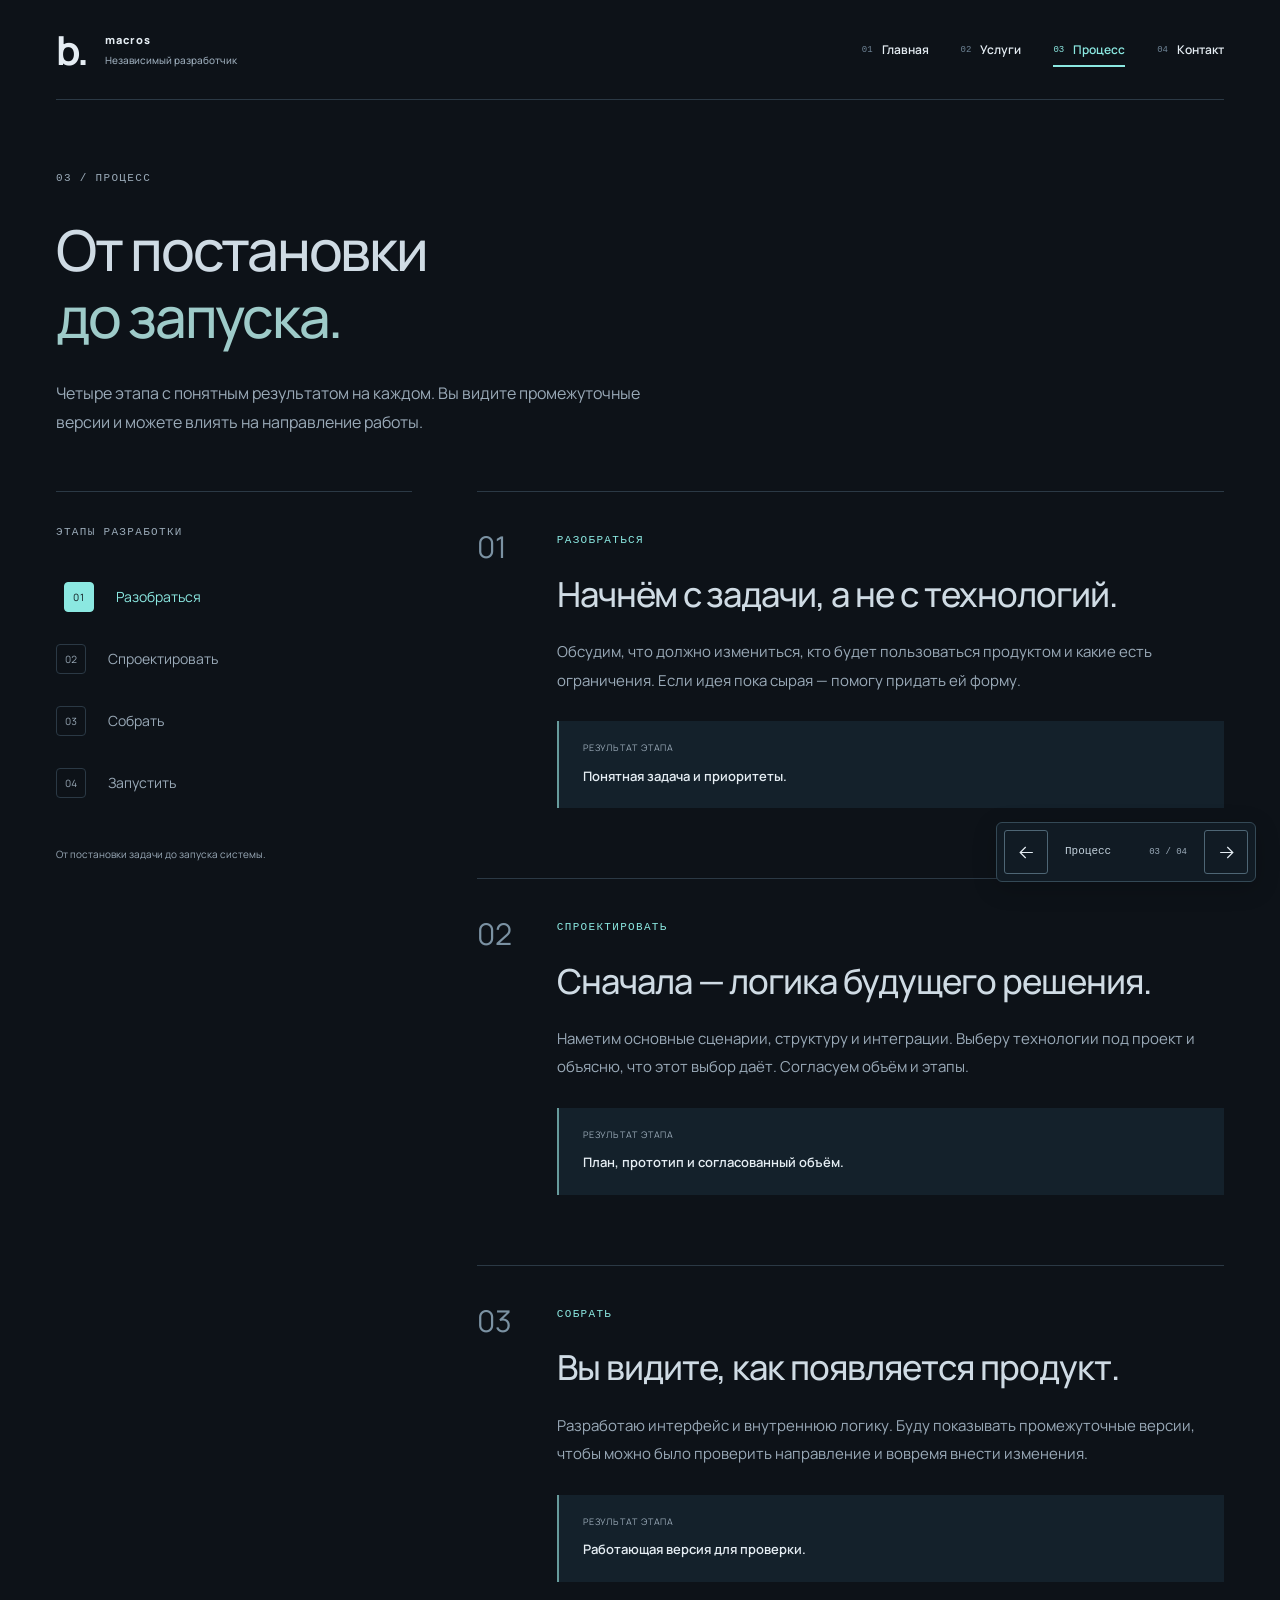
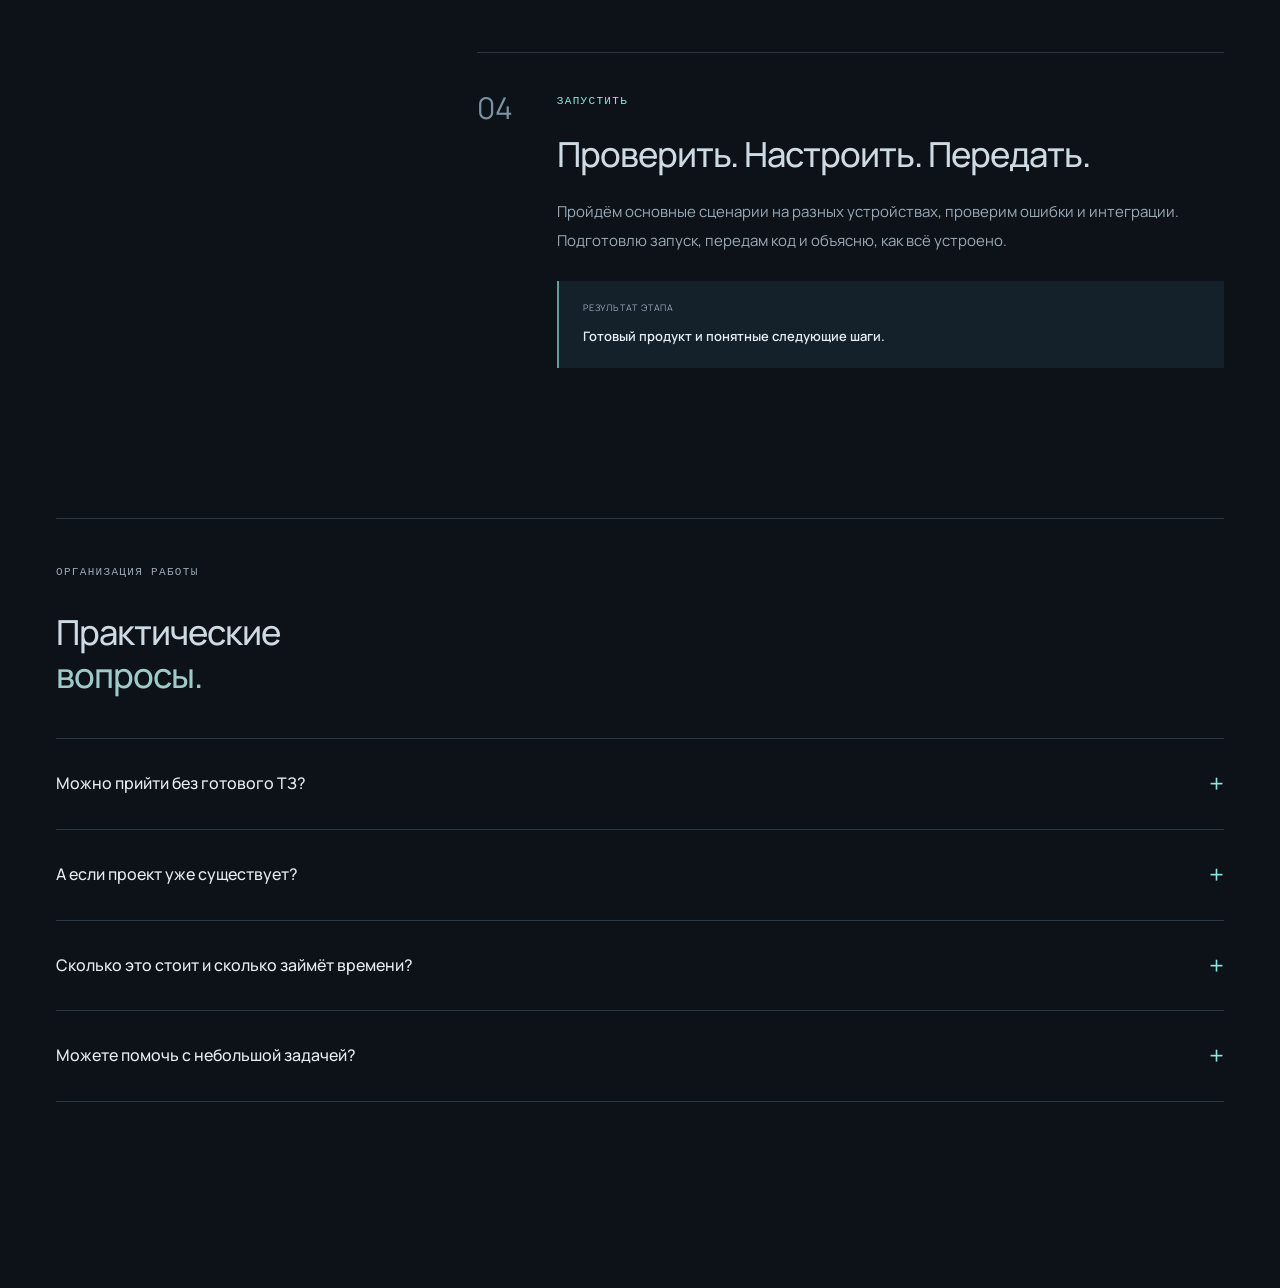
==== commit 7e84e8a4: "Add horizontal section navigation and remove manual animation toggle" ====
--- a/approach.html
+++ b/approach.html
@@ -10,8 +10,8 @@
 <meta property="og:type" content="website">
 <title>Процесс разработки — macros</title>
 <link rel="icon" href="assets/favicon.svg?v=ed7431b2dd6e" type="image/svg+xml">
-<link rel="stylesheet" href="assets/site.css?v=fac70fdf817c">
-<script src="assets/site.js" defer>
+<link rel="stylesheet" href="assets/site.css?v=210a047887c8">
+<script src="assets/site.js?v=a585b74fdb4a" defer>
 </script>
 </head>
 <body class="page-approach">
@@ -143,7 +143,11 @@
 </section>
 </main>
 <footer class="site-footer wrap">
-<button class="motion-toggle" type="button" aria-pressed="false" hidden>Анимация: включена</button>
+<nav class="section-pager" aria-label="Перелистывание разделов">
+<a class="section-arrow" data-page-step="-1" href="services.html" aria-label="Предыдущий раздел: Услуги"><svg viewBox="0 0 24 24" fill="none" aria-hidden="true"><path d="M4 12h16m-7-7 7 7-7 7" stroke="currentColor" stroke-width="1.5"/></svg></a>
+<div class="section-current"><span class="section-name">Процесс</span><span class="section-position">03 / 04</span></div>
+<a class="section-arrow" data-page-step="1" href="contact.html" aria-label="Следующий раздел: Контакт"><svg viewBox="0 0 24 24" fill="none" aria-hidden="true"><path d="M4 12h16m-7-7 7 7-7 7" stroke="currentColor" stroke-width="1.5"/></svg></a>
+</nav>
 </footer>
 </body>
 </html>
--- a/assets/site.css
+++ b/assets/site.css
@@ -163,3 +163,28 @@
 .site-footer .motion-toggle{margin-inline-start:auto}
 
 .page-approach .site-footer{border-top:0}
+
+/* Section navigation stays available while long pages scroll normally. */
+body{overflow-x:clip}
+main{view-transition-name:page-content}
+main:focus{outline:none}
+.site-footer,.page-home .site-footer,.page-approach .site-footer{border:0;min-height:86px;padding:0}
+.section-pager{position:fixed;right:max(24px,calc((100vw - 1320px)/2));bottom:max(18px,env(safe-area-inset-bottom));z-index:20;display:flex;align-items:center;gap:12px;padding:7px;background:#111b24;border:1px solid #344956;border-radius:6px;box-shadow:0 6px 24px #0003}
+.section-arrow{display:flex;align-items:center;justify-content:center;width:44px;height:44px;border:1px solid #4e6675;border-radius:3px;color:var(--ink);transition:background .2s,color .2s}
+.section-arrow[data-page-step="-1"] svg{transform:rotate(180deg)}
+.section-arrow svg{width:19px;height:19px}
+.section-arrow:hover:not([aria-disabled]){background:var(--rust);color:var(--paper)}
+.section-arrow[aria-disabled]{opacity:.3;cursor:default}
+.section-current{display:flex;align-items:center;gap:16px;min-width:132px;justify-content:space-between;padding-inline:5px}
+.section-name{font-size:11px;color:#c2d0db}
+.section-position{font:9px monospace;color:var(--muted)}
+.page-loading{cursor:progress}
+.page-loading .section-pager{opacity:.65;pointer-events:none}
+::view-transition-old(root),::view-transition-new(root){animation:none}
+::view-transition-group(page-content){animation-duration:360ms;animation-timing-function:cubic-bezier(.22,1,.36,1)}
+::view-transition-old(page-content){animation:section-out 360ms cubic-bezier(.22,1,.36,1) both}
+::view-transition-new(page-content){animation:section-in 360ms cubic-bezier(.22,1,.36,1) both}
+@keyframes section-out{to{transform:translateX(calc(var(--page-direction,1)*-100vw));opacity:.25}}
+@keyframes section-in{from{transform:translateX(calc(var(--page-direction,1)*100vw));opacity:.25}to{transform:translateX(0);opacity:1}}
+@media(max-width:600px){.section-pager{right:50%;transform:translateX(50%);bottom:max(12px,env(safe-area-inset-bottom));gap:8px;padding:5px}.section-current{min-width:127px;gap:12px}.site-footer,.page-home .site-footer{min-height:84px}}
+@media(prefers-reduced-motion:reduce){::view-transition-group(*),::view-transition-old(*),::view-transition-new(*){animation:none!important}}
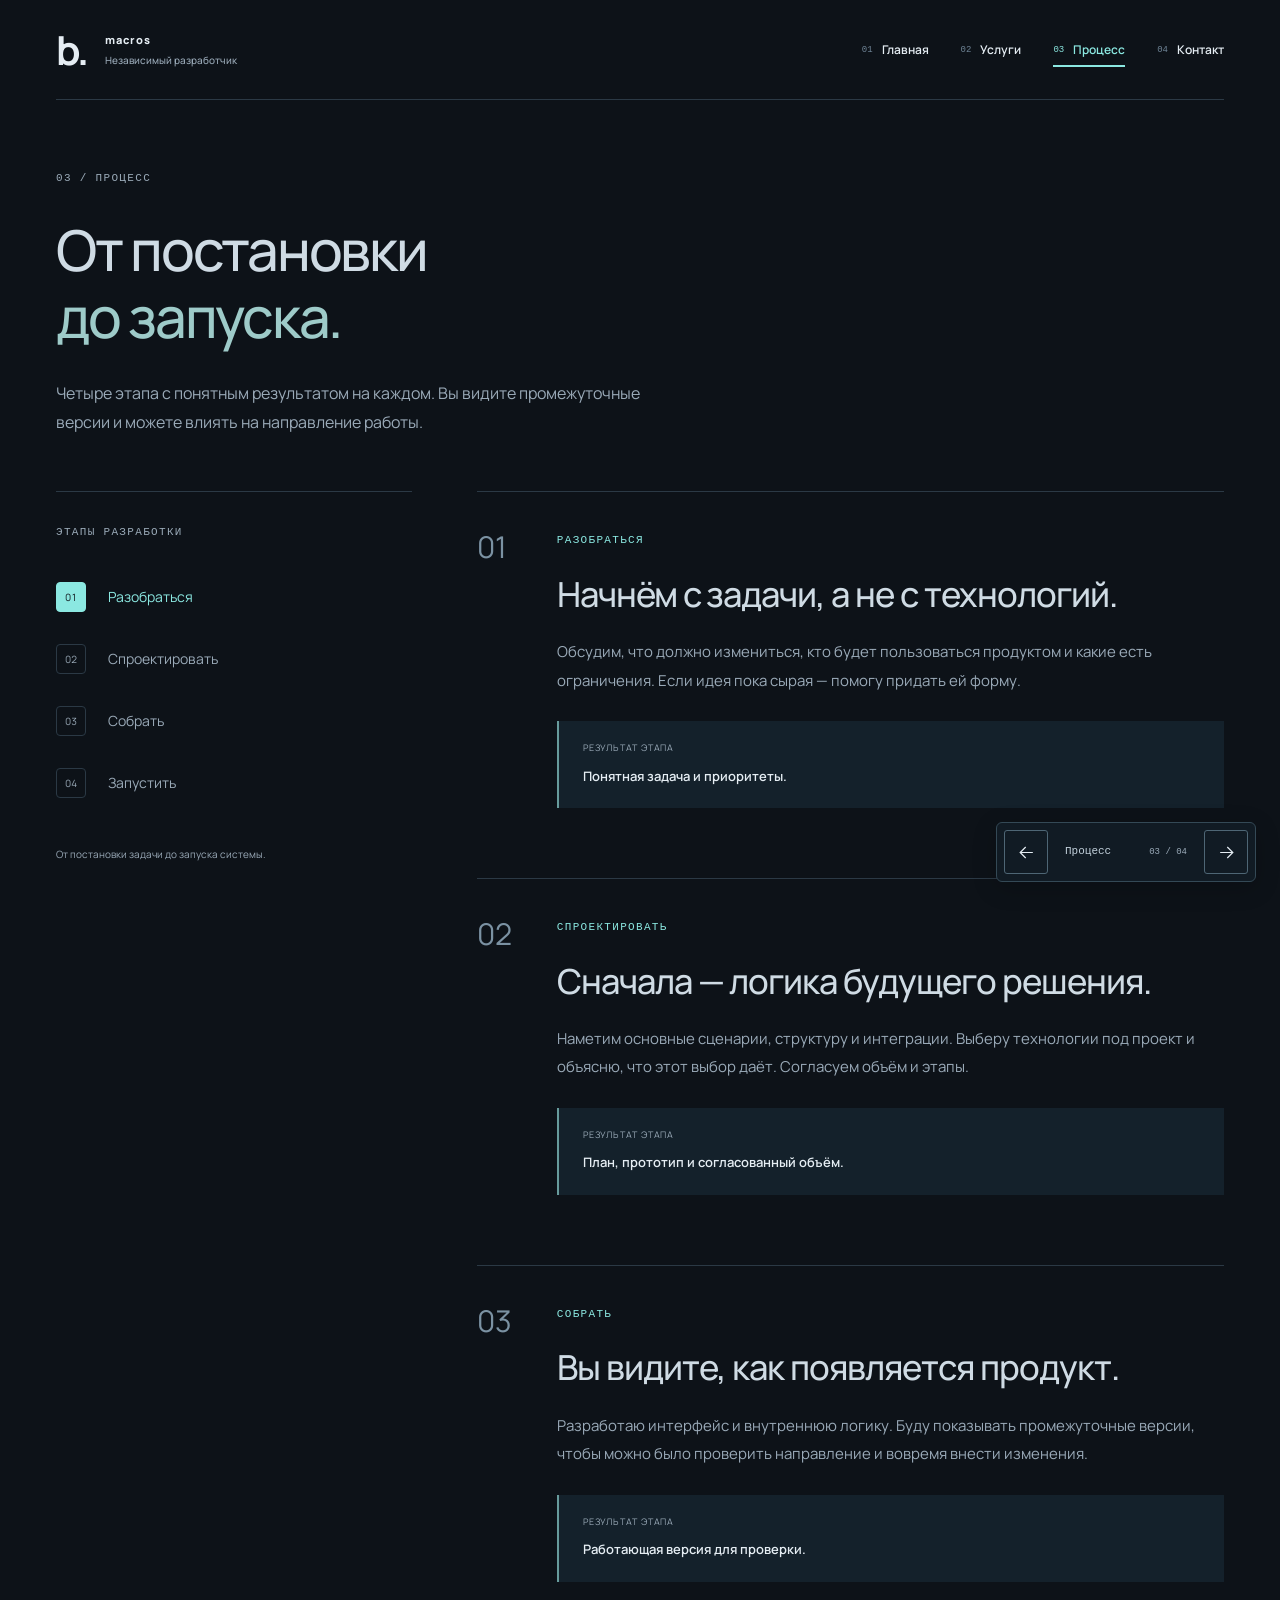
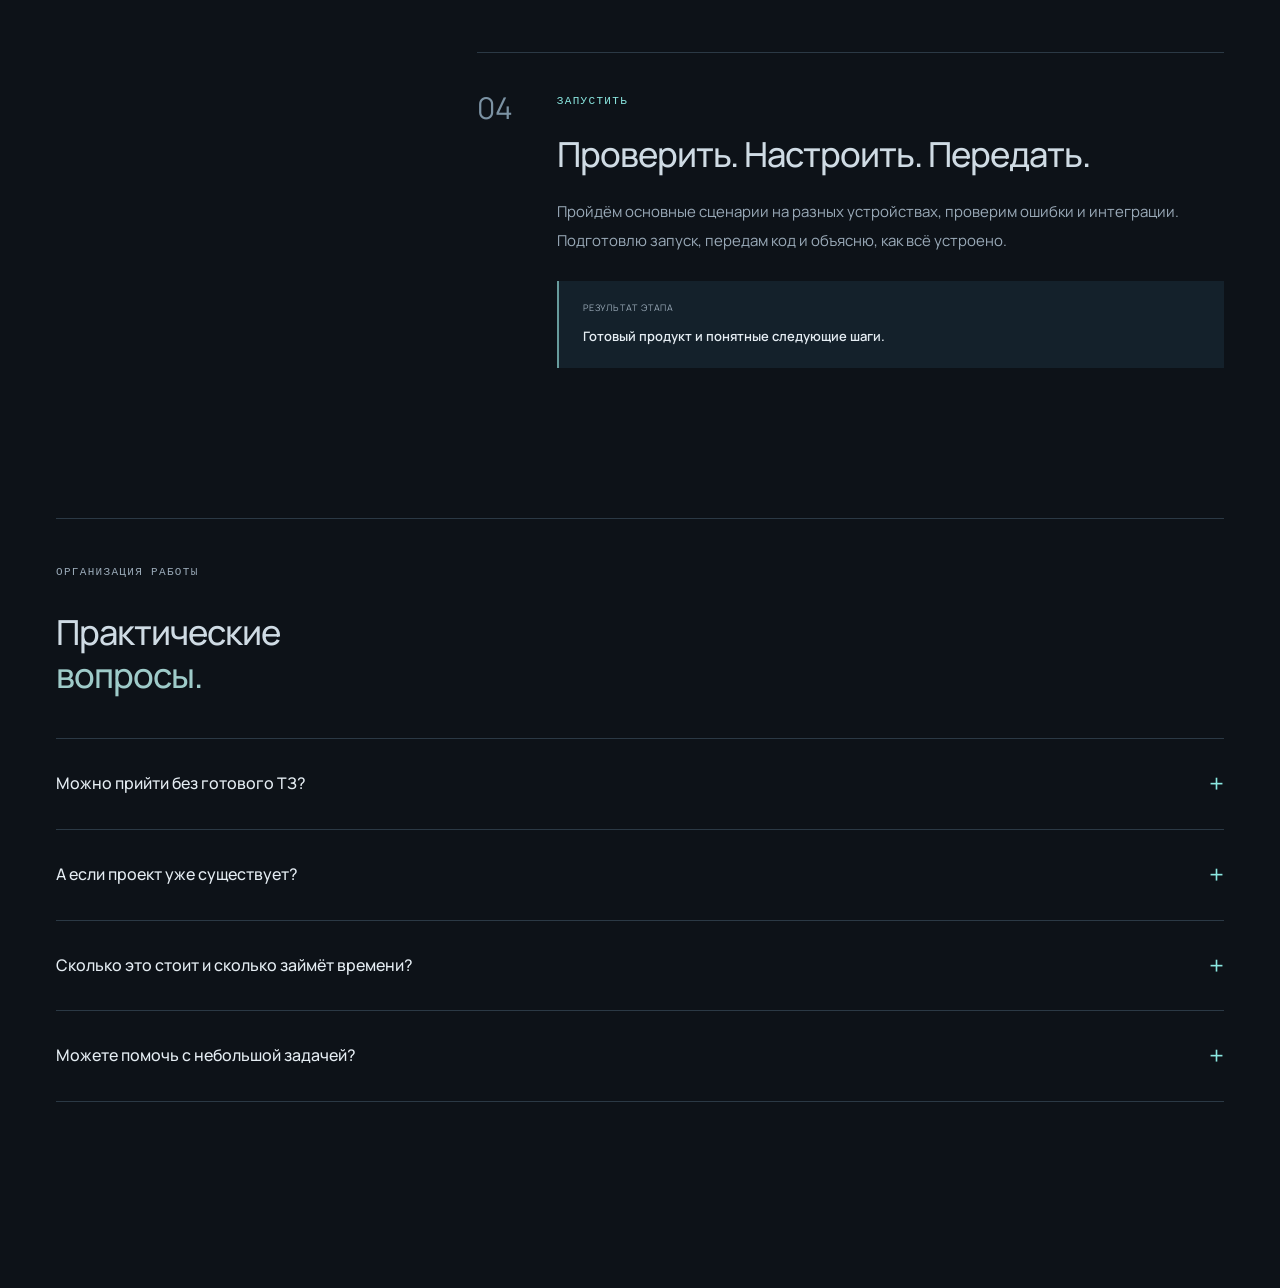
==== commit 193eeedd: "Fix process anchor jumps and simplify section transitions" ====
--- a/approach.html
+++ b/approach.html
@@ -10,8 +10,8 @@
 <meta property="og:type" content="website">
 <title>Процесс разработки — macros</title>
 <link rel="icon" href="assets/favicon.svg?v=ed7431b2dd6e" type="image/svg+xml">
-<link rel="stylesheet" href="assets/site.css?v=210a047887c8">
-<script src="assets/site.js?v=a585b74fdb4a" defer>
+<link rel="stylesheet" href="assets/site.css?v=68c5ad6cd6d6">
+<script src="assets/site.js?v=f1a6bbfcff0f" defer>
 </script>
 </head>
 <body class="page-approach">
--- a/assets/site.css
+++ b/assets/site.css
@@ -166,7 +166,6 @@
 
 /* Section navigation stays available while long pages scroll normally. */
 body{overflow-x:clip}
-main{view-transition-name:page-content}
 main:focus{outline:none}
 .site-footer,.page-home .site-footer,.page-approach .site-footer{border:0;min-height:86px;padding:0}
 .section-pager{position:fixed;right:max(24px,calc((100vw - 1320px)/2));bottom:max(18px,env(safe-area-inset-bottom));z-index:20;display:flex;align-items:center;gap:12px;padding:7px;background:#111b24;border:1px solid #344956;border-radius:6px;box-shadow:0 6px 24px #0003}
@@ -180,11 +179,9 @@
 .section-position{font:9px monospace;color:var(--muted)}
 .page-loading{cursor:progress}
 .page-loading .section-pager{opacity:.65;pointer-events:none}
-::view-transition-old(root),::view-transition-new(root){animation:none}
-::view-transition-group(page-content){animation-duration:360ms;animation-timing-function:cubic-bezier(.22,1,.36,1)}
-::view-transition-old(page-content){animation:section-out 360ms cubic-bezier(.22,1,.36,1) both}
-::view-transition-new(page-content){animation:section-in 360ms cubic-bezier(.22,1,.36,1) both}
-@keyframes section-out{to{transform:translateX(calc(var(--page-direction,1)*-100vw));opacity:.25}}
-@keyframes section-in{from{transform:translateX(calc(var(--page-direction,1)*100vw));opacity:.25}to{transform:translateX(0);opacity:1}}
 @media(max-width:600px){.section-pager{right:50%;transform:translateX(50%);bottom:max(12px,env(safe-area-inset-bottom));gap:8px;padding:5px}.section-current{min-width:127px;gap:12px}.site-footer,.page-home .site-footer{min-height:84px}}
-@media(prefers-reduced-motion:reduce){::view-transition-group(*),::view-transition-old(*),::view-transition-new(*){animation:none!important}}
+
+/* In-page steps never move sideways; route changes animate the live content only. */
+.process-map a{transition:color .2s}
+.process-map a.is-active{transform:none}
+.page-loading .model-layer,.page-loading .signal{animation-play-state:paused}
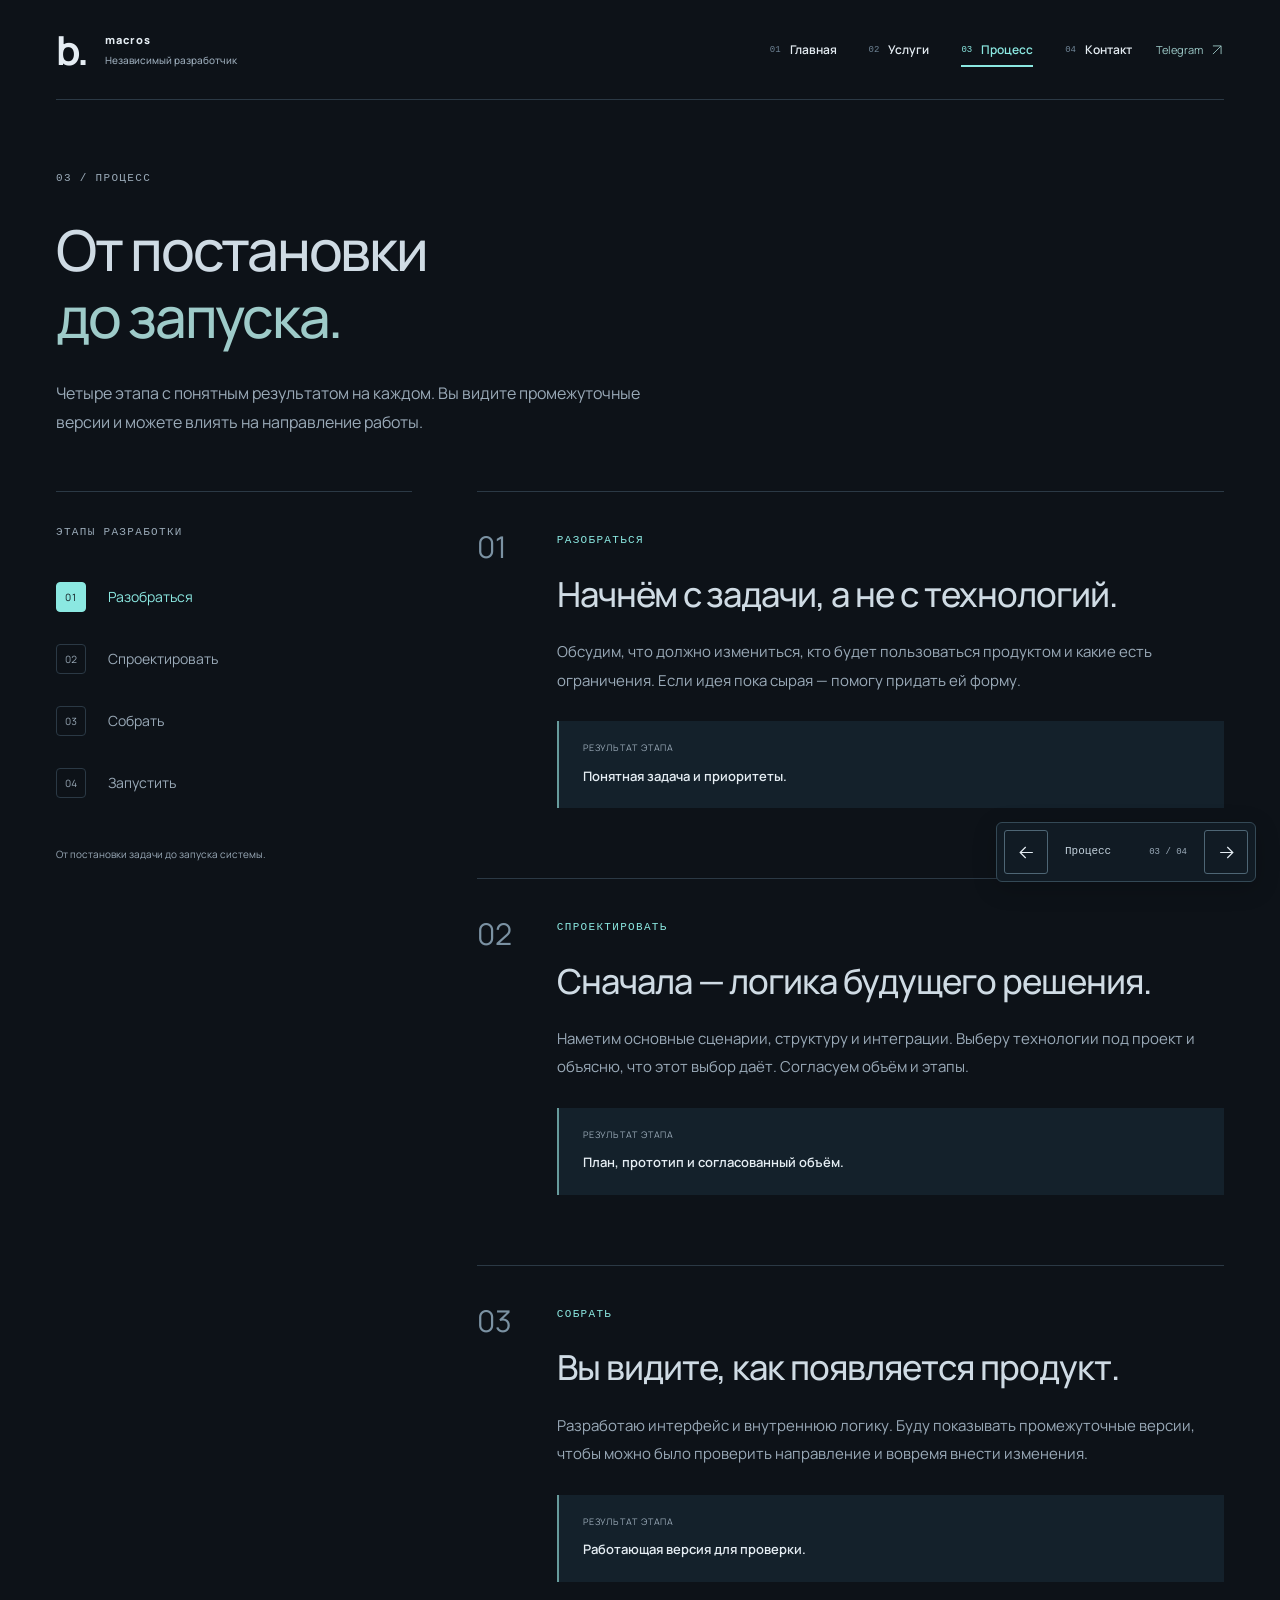
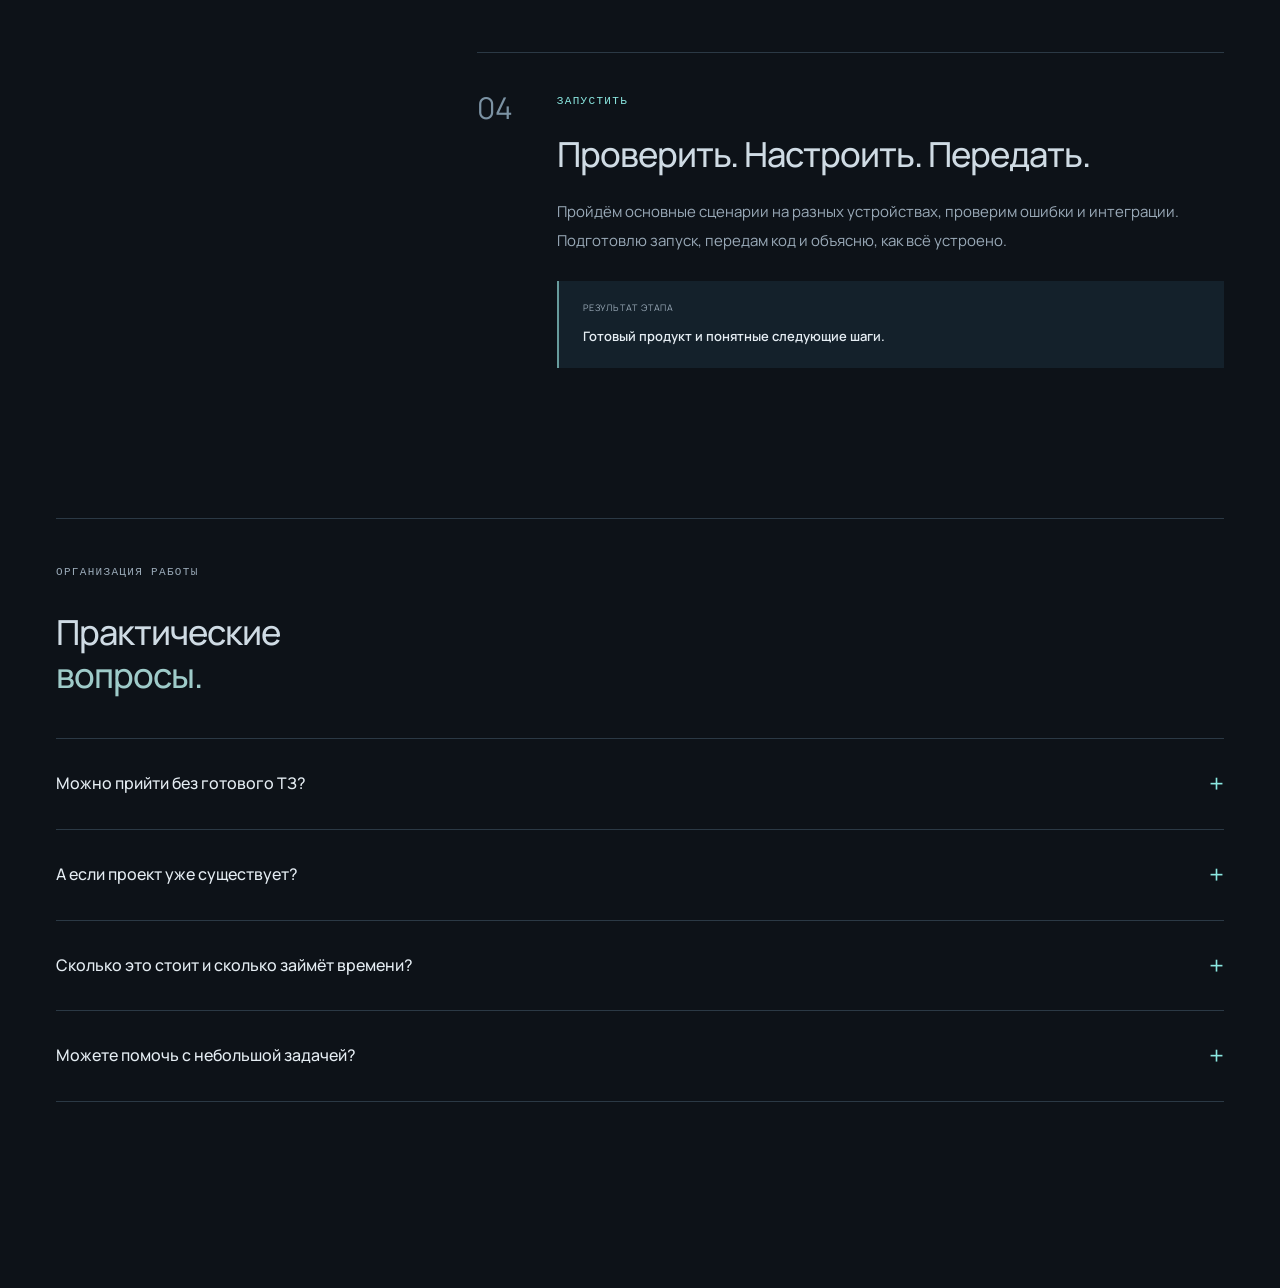
==== commit 0840c193: "Add opaque viewport slides and integrate Telegram contact links" ====
--- a/approach.html
+++ b/approach.html
@@ -10,8 +10,8 @@
 <meta property="og:type" content="website">
 <title>Процесс разработки — macros</title>
 <link rel="icon" href="assets/favicon.svg?v=ed7431b2dd6e" type="image/svg+xml">
-<link rel="stylesheet" href="assets/site.css?v=68c5ad6cd6d6">
-<script src="assets/site.js?v=f1a6bbfcff0f" defer>
+<link rel="stylesheet" href="assets/site.css?v=c04021269343">
+<script src="assets/site.js?v=e5250a407aa1" defer>
 </script>
 </head>
 <body class="page-approach">
@@ -32,6 +32,7 @@
 <a href="contact.html">
 <span>04</span>Контакт</a>
 </nav>
+<a class="header-contact" href="https://t.me/BOCKPECHOE" target="_blank" rel="noopener noreferrer" aria-label="Написать в Telegram">Telegram <svg viewBox="0 0 24 24" fill="none" aria-hidden="true"><path d="M5 19 19 5M5 5h14v14" stroke="currentColor" stroke-width="1.5"/></svg></a>
 </header>
 <main id="main">
 <section class="page-intro wrap">
--- a/assets/site.css
+++ b/assets/site.css
@@ -178,10 +178,36 @@
 .section-name{font-size:11px;color:#c2d0db}
 .section-position{font:9px monospace;color:var(--muted)}
 .page-loading{cursor:progress}
-.page-loading .section-pager{opacity:.65;pointer-events:none}
+.page-loading .section-pager{pointer-events:none}
 @media(max-width:600px){.section-pager{right:50%;transform:translateX(50%);bottom:max(12px,env(safe-area-inset-bottom));gap:8px;padding:5px}.section-current{min-width:127px;gap:12px}.site-footer,.page-home .site-footer{min-height:84px}}
 
 /* In-page steps never move sideways; route changes animate the live content only. */
 .process-map a{transition:color .2s}
 .process-map a.is-active{transform:none}
 .page-loading .model-layer,.page-loading .signal{animation-play-state:paused}
+
+/* Each card ends with its own Telegram link. */
+.card-slide{flex:0 0 calc((100% - 40px)/2.2);min-width:0;display:flex;flex-direction:column;scroll-snap-align:start}
+.card-slide>.task-card{flex:1 1 auto;width:100%;scroll-snap-align:none}
+.card-contact{display:flex;align-items:center;justify-content:space-between;gap:16px;min-height:48px;padding:10px 3px;color:#a6cece;font-size:12px;line-height:1.5;transition:color .2s}
+.card-contact svg{width:16px;height:16px}
+.card-contact:hover{color:#d0efeb}
+@media(max-width:1100px){.card-slide{flex-basis:calc((100% - 20px)/2)}}
+@media(max-width:600px){.card-slide{flex-basis:94%;scroll-snap-stop:always}}
+@media(max-width:360px){.card-slide{flex-basis:96%}}
+
+.card-contact{margin-top:20px;padding:13px 0 0;border-top:1px solid var(--line);min-height:44px}
+.site-header{position:relative;z-index:22}
+.site-header nav{margin-left:auto}
+.header-contact{display:inline-flex;align-items:center;gap:7px;min-height:44px;font-size:11px;color:#9ecbc9;white-space:nowrap}
+.header-contact svg{width:14px;height:14px}
+.header-contact:hover{color:#d0efeb}
+.route-transition{position:fixed;inset:0;z-index:10;overflow:hidden;pointer-events:none;contain:strict;background:var(--paper)}
+.route-panel{position:absolute;inset:0;width:100%;height:100%;min-height:0!important;display:block!important;overflow:hidden;contain:strict;background:var(--paper);will-change:transform}
+.route-panel *{transition:none!important}
+@media(max-width:800px){
+  .site-header{display:grid;grid-template-columns:1fr auto;gap:8px 16px;padding-top:18px;padding-bottom:10px}
+  .site-header .brand{grid-column:1;grid-row:1}
+  .site-header nav{grid-column:1/-1;grid-row:2;margin:0;justify-content:space-between;gap:12px}
+  .header-contact{grid-column:2;grid-row:1;font-size:10px}
+}
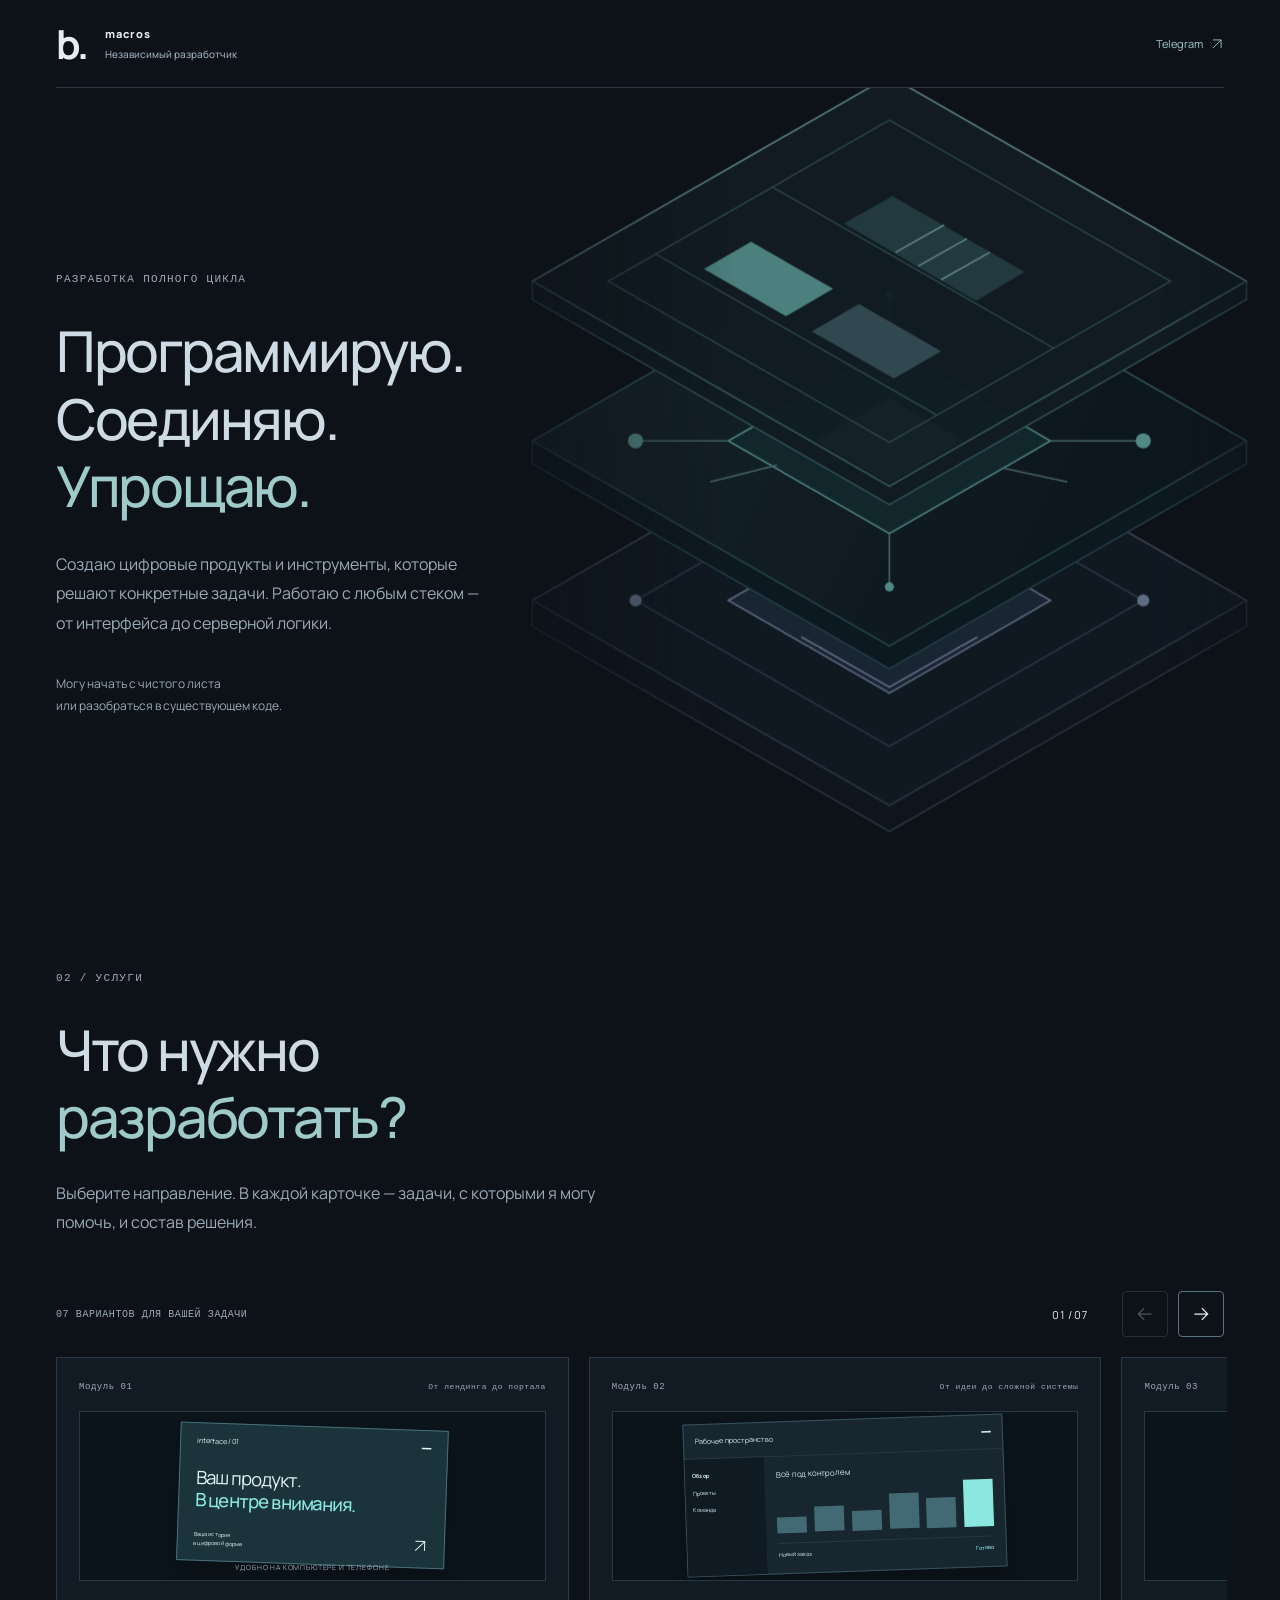
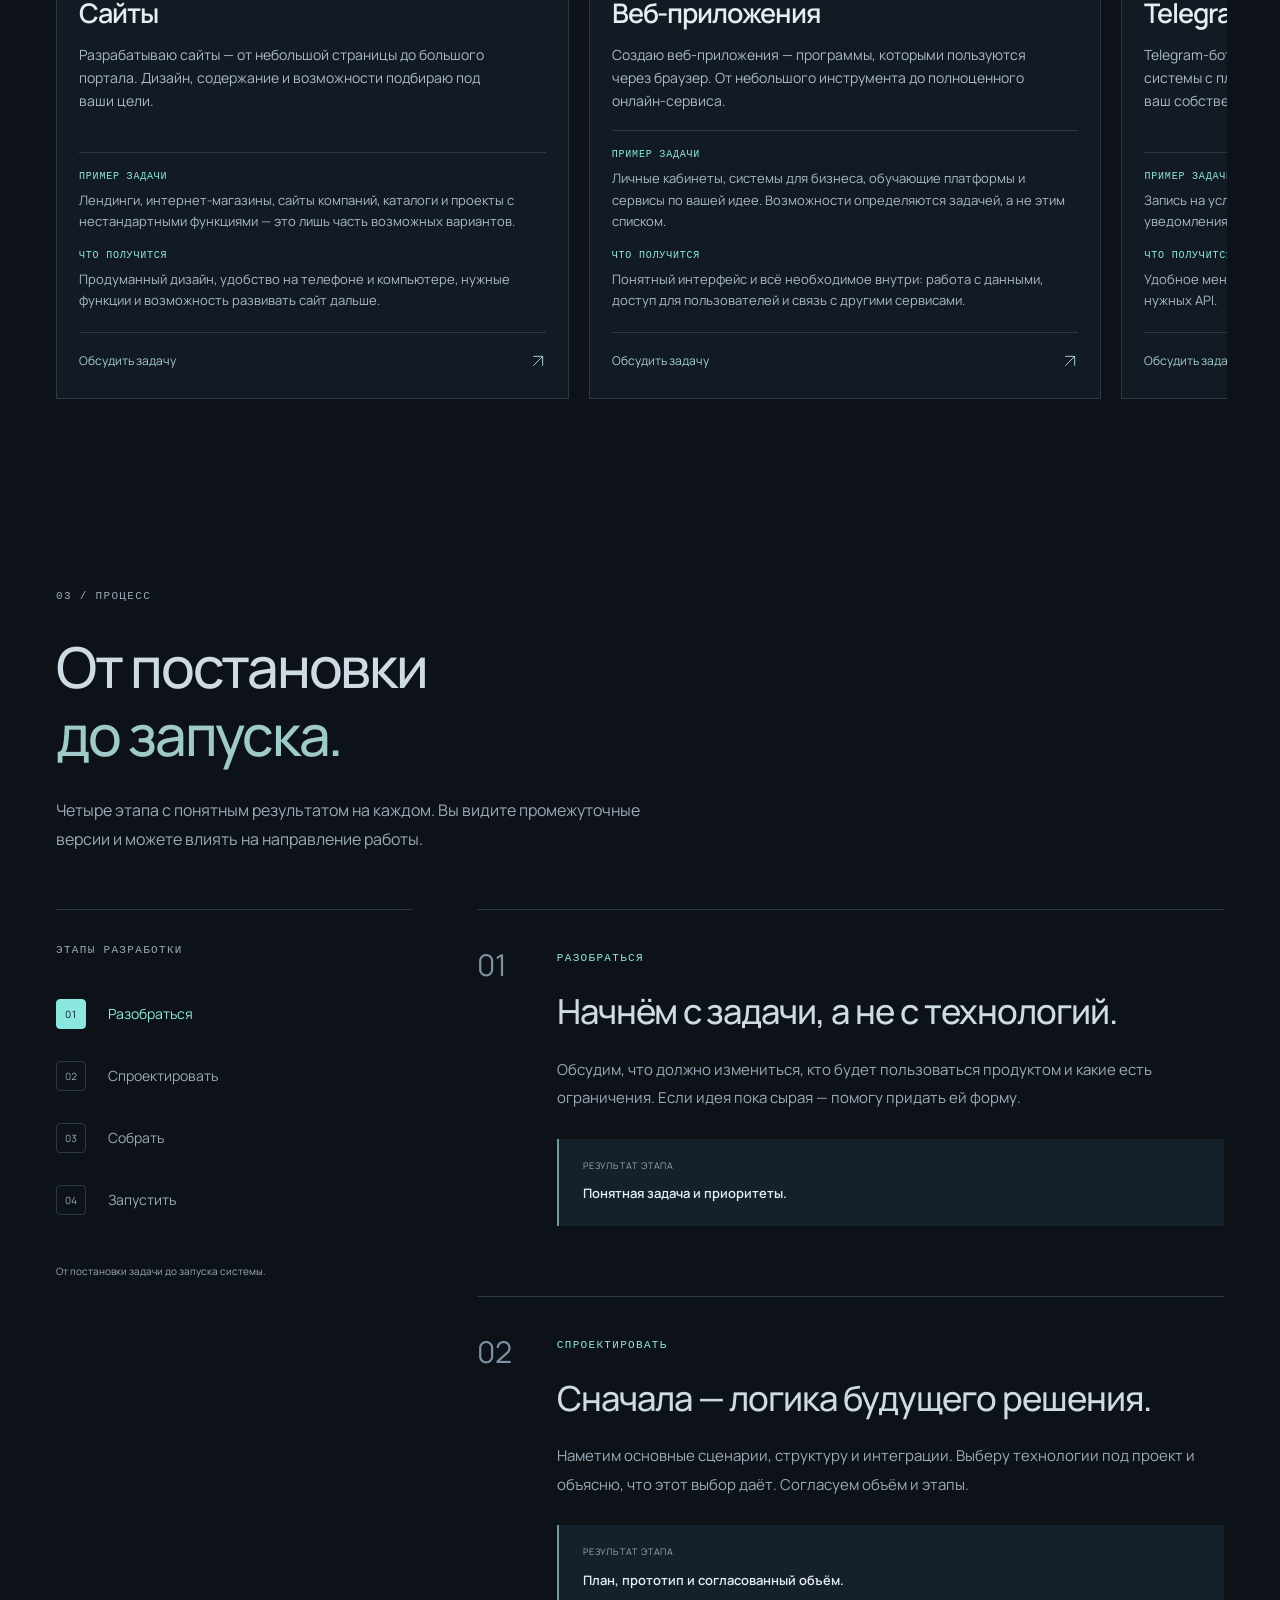
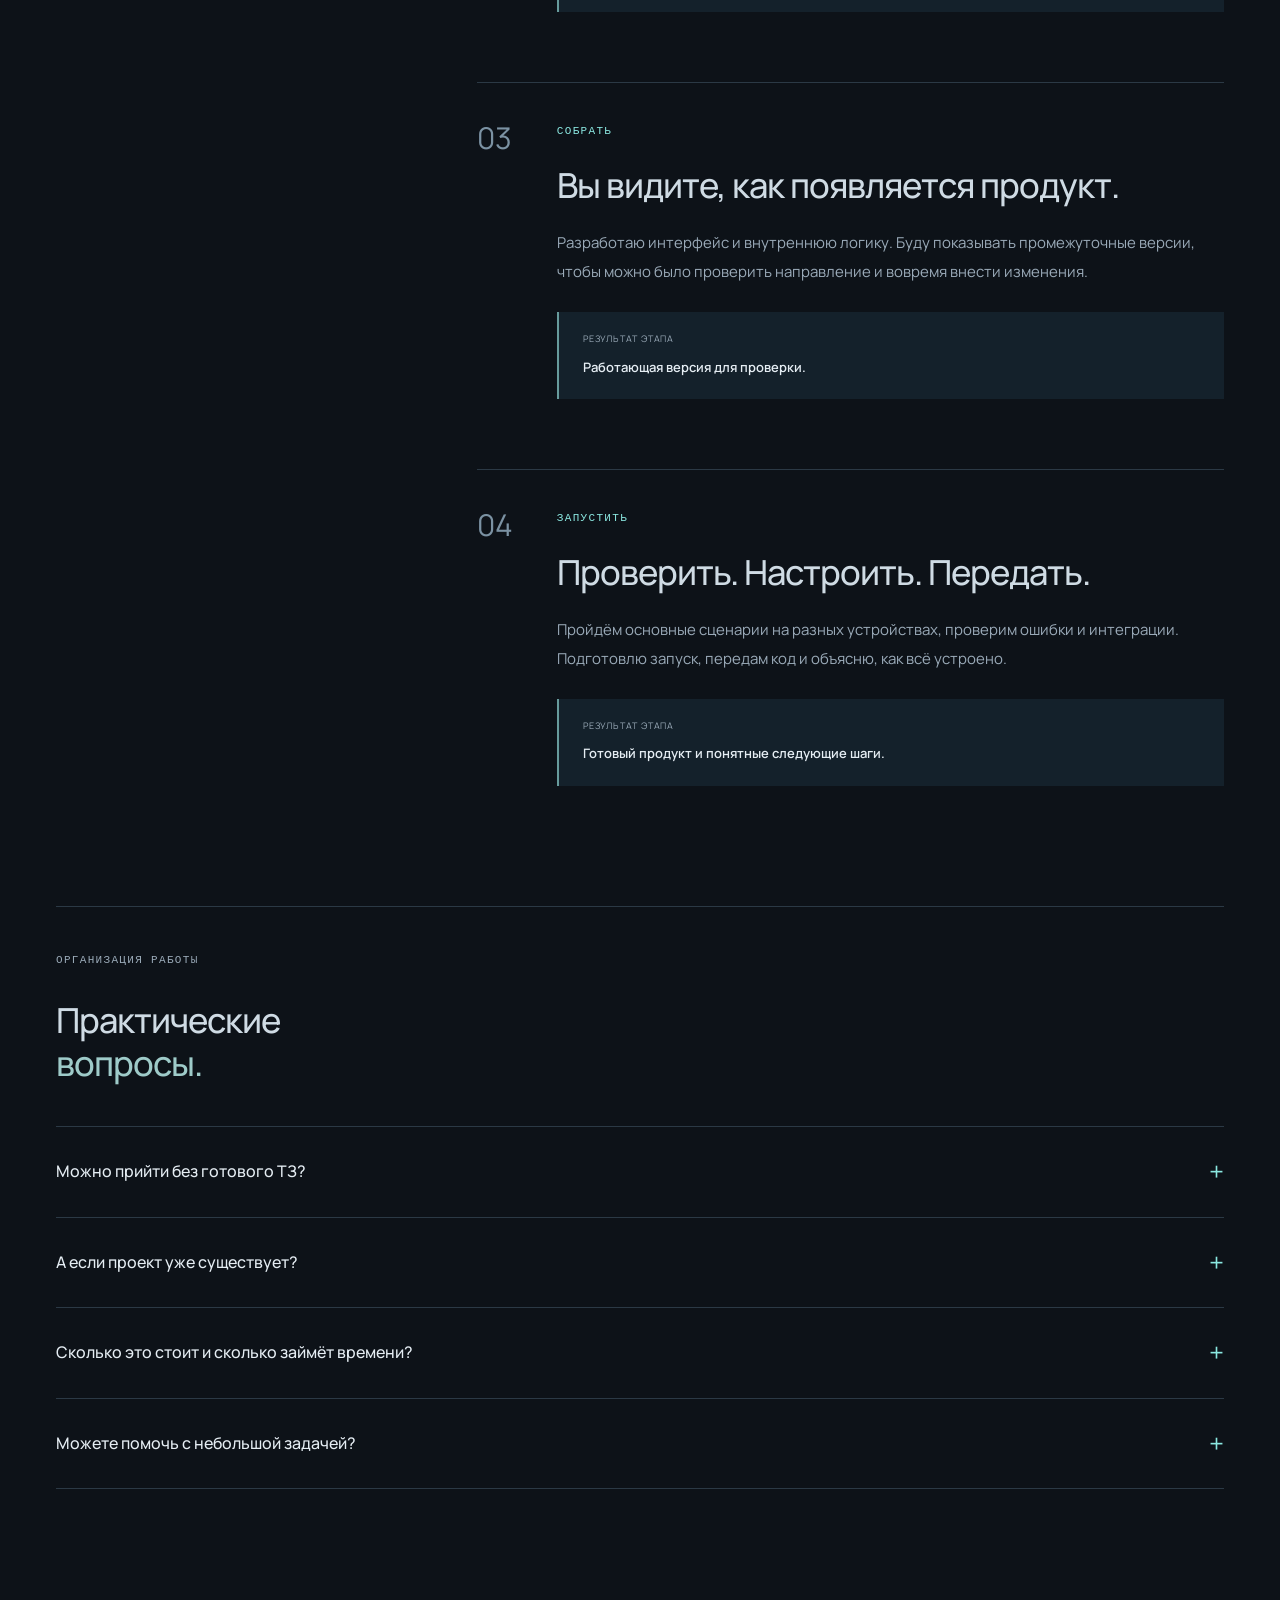
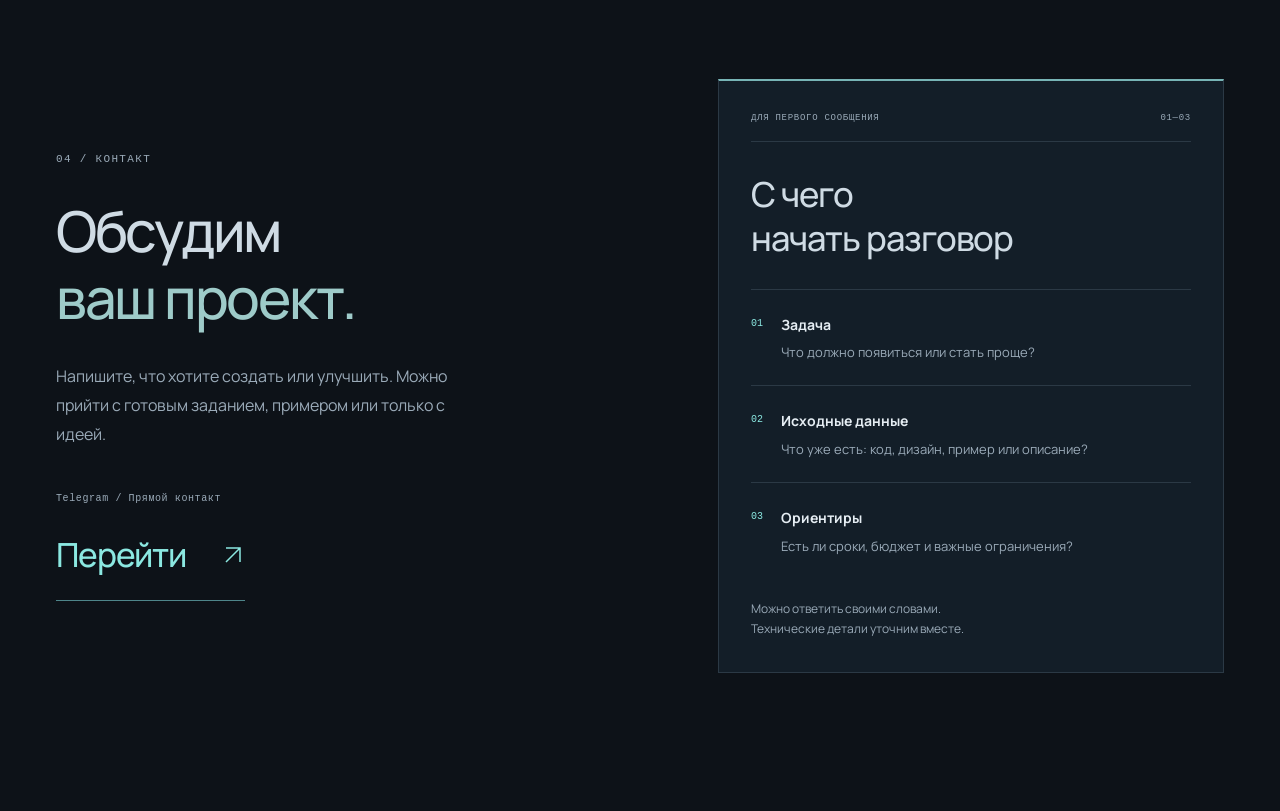
==== commit 1d5256a5: "Replace section switching with native vertical scrolling" ====
--- a/approach.html
+++ b/approach.html
@@ -1,154 +1,6 @@
 <!doctype html>
-<html lang="ru">
-<head>
-<meta charset="utf-8">
-<meta name="viewport" content="width=device-width,initial-scale=1">
-<meta name="theme-color" content="#0d1218">
-<meta name="description" content="Как строится работа: задача, проектирование, разработка и запуск. Ответы на вопросы о сроках, стоимости и доработках.">
-<meta property="og:title" content="Процесс разработки — macros">
-<meta property="og:description" content="Как строится работа: задача, проектирование, разработка и запуск. Ответы на вопросы о сроках, стоимости и доработках.">
-<meta property="og:type" content="website">
-<title>Процесс разработки — macros</title>
-<link rel="icon" href="assets/favicon.svg?v=ed7431b2dd6e" type="image/svg+xml">
-<link rel="stylesheet" href="assets/site.css?v=c04021269343">
-<script src="assets/site.js?v=e5250a407aa1" defer>
-</script>
-</head>
-<body class="page-approach">
-<a class="skip-link" href="#main">К содержимому</a>
-<header class="site-header wrap">
-<div class="brand">
-<span class="brand-mark" aria-hidden="true">b.</span>
-<span>macros<small>Независимый разработчик</small>
-</span>
-</div>
-<nav aria-label="Основная навигация">
-<a href="index.html">
-<span>01</span>Главная</a>
-<a href="services.html">
-<span>02</span>Услуги</a>
-<a href="approach.html" aria-current="page">
-<span>03</span>Процесс</a>
-<a href="contact.html">
-<span>04</span>Контакт</a>
-</nav>
-<a class="header-contact" href="https://t.me/BOCKPECHOE" target="_blank" rel="noopener noreferrer" aria-label="Написать в Telegram">Telegram <svg viewBox="0 0 24 24" fill="none" aria-hidden="true"><path d="M5 19 19 5M5 5h14v14" stroke="currentColor" stroke-width="1.5"/></svg></a>
-</header>
-<main id="main">
-<section class="page-intro wrap">
-<span class="eyebrow">03 / Процесс</span>
-<h1>От постановки<br>
-<em>до запуска.</em>
-</h1>
-<p>Четыре этапа с понятным результатом на каждом. Вы видите промежуточные версии и можете влиять на направление работы.</p>
-</section>
-<section class="process-section wrap">
-<aside class="process-map">
-<span class="eyebrow">Этапы разработки</span>
-<ol>
-<li>
-<a href="#step-0">
-<span>01</span>Разобраться</a>
-</li>
-<li>
-<a href="#step-1">
-<span>02</span>Спроектировать</a>
-</li>
-<li>
-<a href="#step-2">
-<span>03</span>Собрать</a>
-</li>
-<li>
-<a href="#step-3">
-<span>04</span>Запустить</a>
-</li>
-</ol>
-<span class="process-note">От постановки задачи до запуска системы.</span>
-</aside>
-<div class="process-steps">
-<article class="process-step" id="step-0">
-<span class="step-no">01</span>
-<div>
-<span class="eyebrow">Разобраться</span>
-<h2>Начнём с задачи, а не с технологий.</h2>
-<p>Обсудим, что должно измениться, кто будет пользоваться продуктом и какие есть ограничения. Если идея пока сырая — помогу придать ей форму.</p>
-<div class="step-output">
-<span>Результат этапа</span>
-<b>Понятная задача и приоритеты.</b>
-</div>
-</div>
-</article>
-<article class="process-step" id="step-1">
-<span class="step-no">02</span>
-<div>
-<span class="eyebrow">Спроектировать</span>
-<h2>Сначала — логика будущего решения.</h2>
-<p>Наметим основные сценарии, структуру и интеграции. Выберу технологии под проект и объясню, что этот выбор даёт. Согласуем объём и этапы.</p>
-<div class="step-output">
-<span>Результат этапа</span>
-<b>План, прототип и согласованный объём.</b>
-</div>
-</div>
-</article>
-<article class="process-step" id="step-2">
-<span class="step-no">03</span>
-<div>
-<span class="eyebrow">Собрать</span>
-<h2>Вы видите, как появляется продукт.</h2>
-<p>Разработаю интерфейс и внутреннюю логику. Буду показывать промежуточные версии, чтобы можно было проверить направление и вовремя внести изменения.</p>
-<div class="step-output">
-<span>Результат этапа</span>
-<b>Работающая версия для проверки.</b>
-</div>
-</div>
-</article>
-<article class="process-step" id="step-3">
-<span class="step-no">04</span>
-<div>
-<span class="eyebrow">Запустить</span>
-<h2>Проверить. Настроить. Передать.</h2>
-<p>Пройдём основные сценарии на разных устройствах, проверим ошибки и интеграции. Подготовлю запуск, передам код и объясню, как всё устроено.</p>
-<div class="step-output">
-<span>Результат этапа</span>
-<b>Готовый продукт и понятные следующие шаги.</b>
-</div>
-</div>
-</article>
-</div>
-</section>
-<section class="faq wrap">
-<span class="eyebrow">Организация работы</span>
-<h2>Практические<br>
-<em>вопросы.</em>
-</h2>
-<details>
-<summary>Можно прийти без готового ТЗ?<span aria-hidden="true">+</span>
-</summary>
-<p>Да. Опишите проблему, желаемый результат и приведите примеры, если они есть. Структуру задачи определим вместе.</p>
-</details>
-<details>
-<summary>А если проект уже существует?<span aria-hidden="true">+</span>
-</summary>
-<p>Можно подключиться к существующему проекту. Сначала изучу код и текущие ограничения, затем предложу план доработок.</p>
-</details>
-<details>
-<summary>Сколько это стоит и сколько займёт времени?<span aria-hidden="true">+</span>
-</summary>
-<p>Это зависит от объёма, интеграций и готовности исходных материалов. После обсуждения задачи смогу предложить оценку и порядок работ.</p>
-</details>
-<details>
-<summary>Можете помочь с небольшой задачей?<span aria-hidden="true">+</span>
-</summary>
-<p>Да. Небольшой бот, скрипт для обработки файлов или одна новая функция тоже могут заметно упростить работу.</p>
-</details>
-</section>
-</main>
-<footer class="site-footer wrap">
-<nav class="section-pager" aria-label="Перелистывание разделов">
-<a class="section-arrow" data-page-step="-1" href="services.html" aria-label="Предыдущий раздел: Услуги"><svg viewBox="0 0 24 24" fill="none" aria-hidden="true"><path d="M4 12h16m-7-7 7 7-7 7" stroke="currentColor" stroke-width="1.5"/></svg></a>
-<div class="section-current"><span class="section-name">Процесс</span><span class="section-position">03 / 04</span></div>
-<a class="section-arrow" data-page-step="1" href="contact.html" aria-label="Следующий раздел: Контакт"><svg viewBox="0 0 24 24" fill="none" aria-hidden="true"><path d="M4 12h16m-7-7 7 7-7 7" stroke="currentColor" stroke-width="1.5"/></svg></a>
-</nav>
-</footer>
-</body>
-</html>
+<html lang="ru"><head><meta charset="utf-8"><meta name="viewport" content="width=device-width,initial-scale=1"><title>Процесс — macros</title>
+<link rel="canonical" href="https://macro-vibe.github.io/Visite-site/index.html#process">
+<script>location.replace('index.html' + location.search + (location.hash || '#process'));</script>
+<noscript><meta http-equiv="refresh" content="0;url=index.html#process"></noscript>
+</head><body><a href="index.html#process">Открыть раздел «Процесс»</a></body></html>
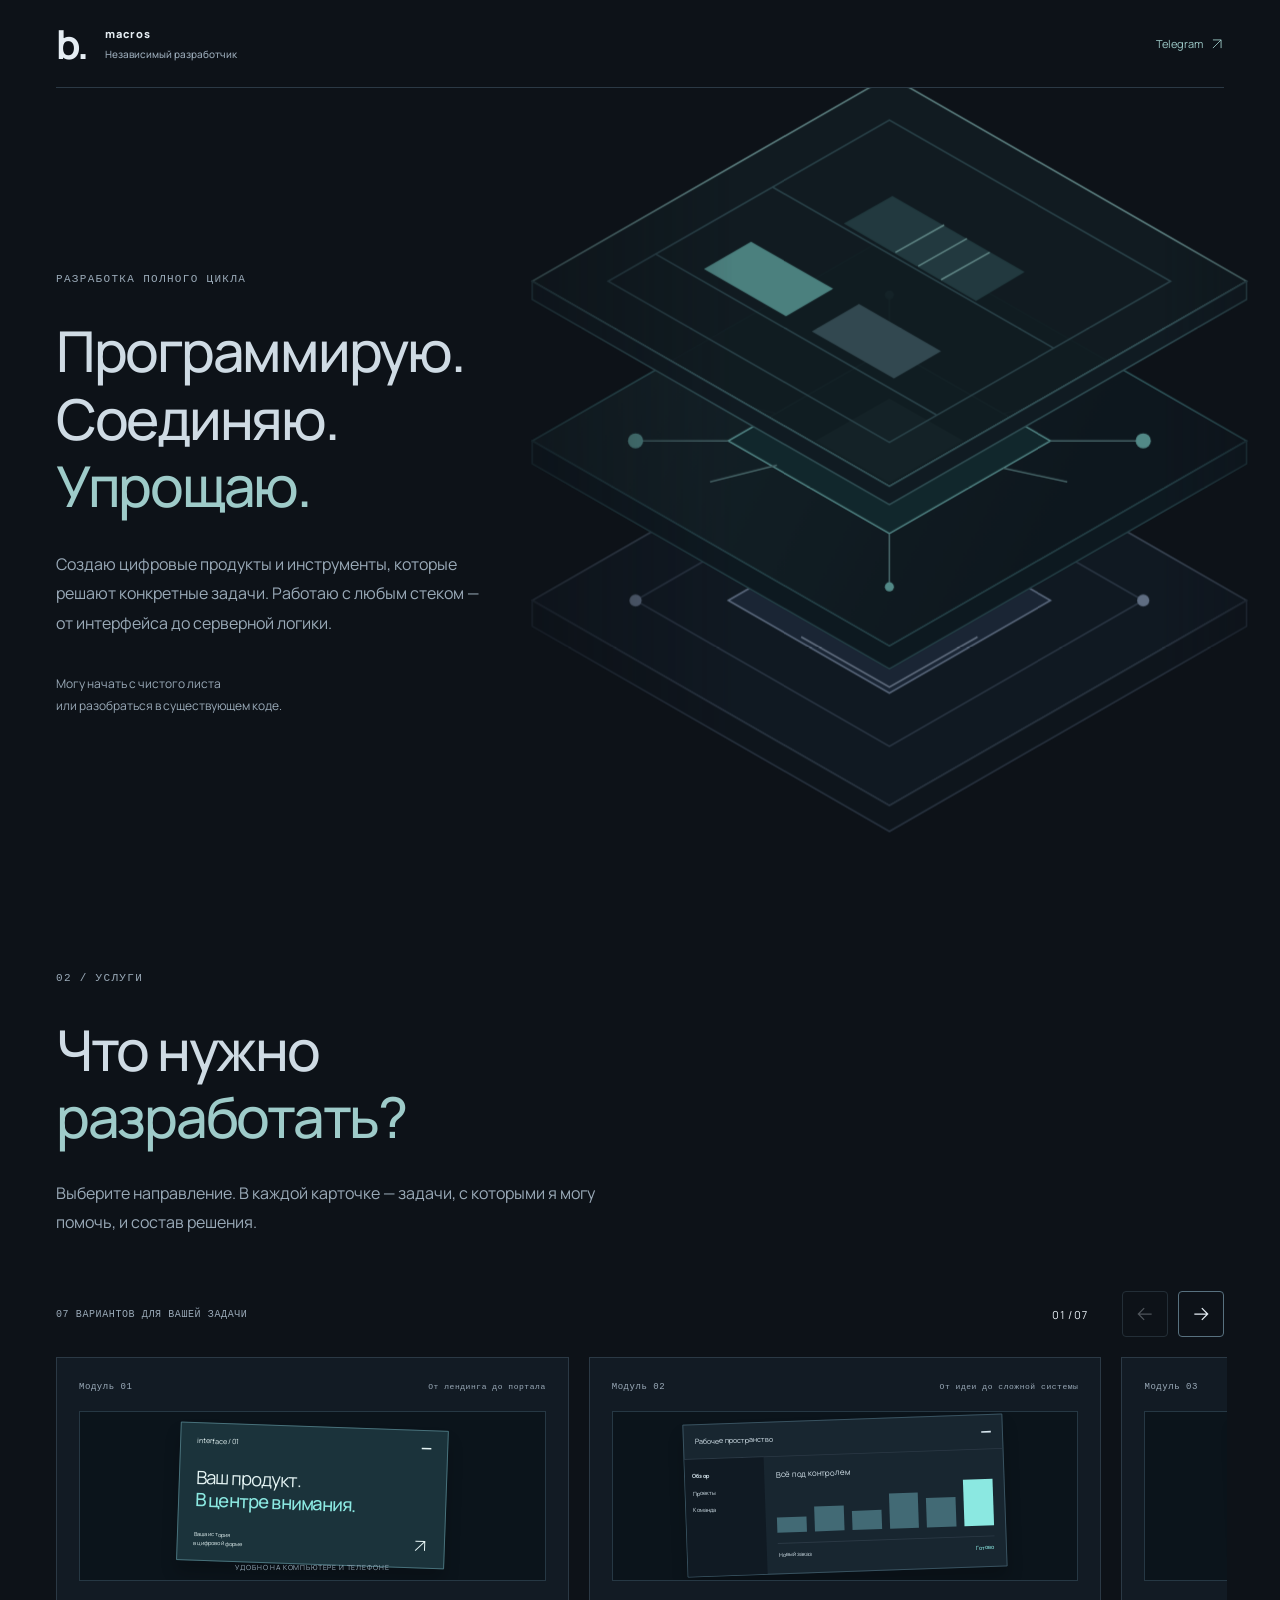
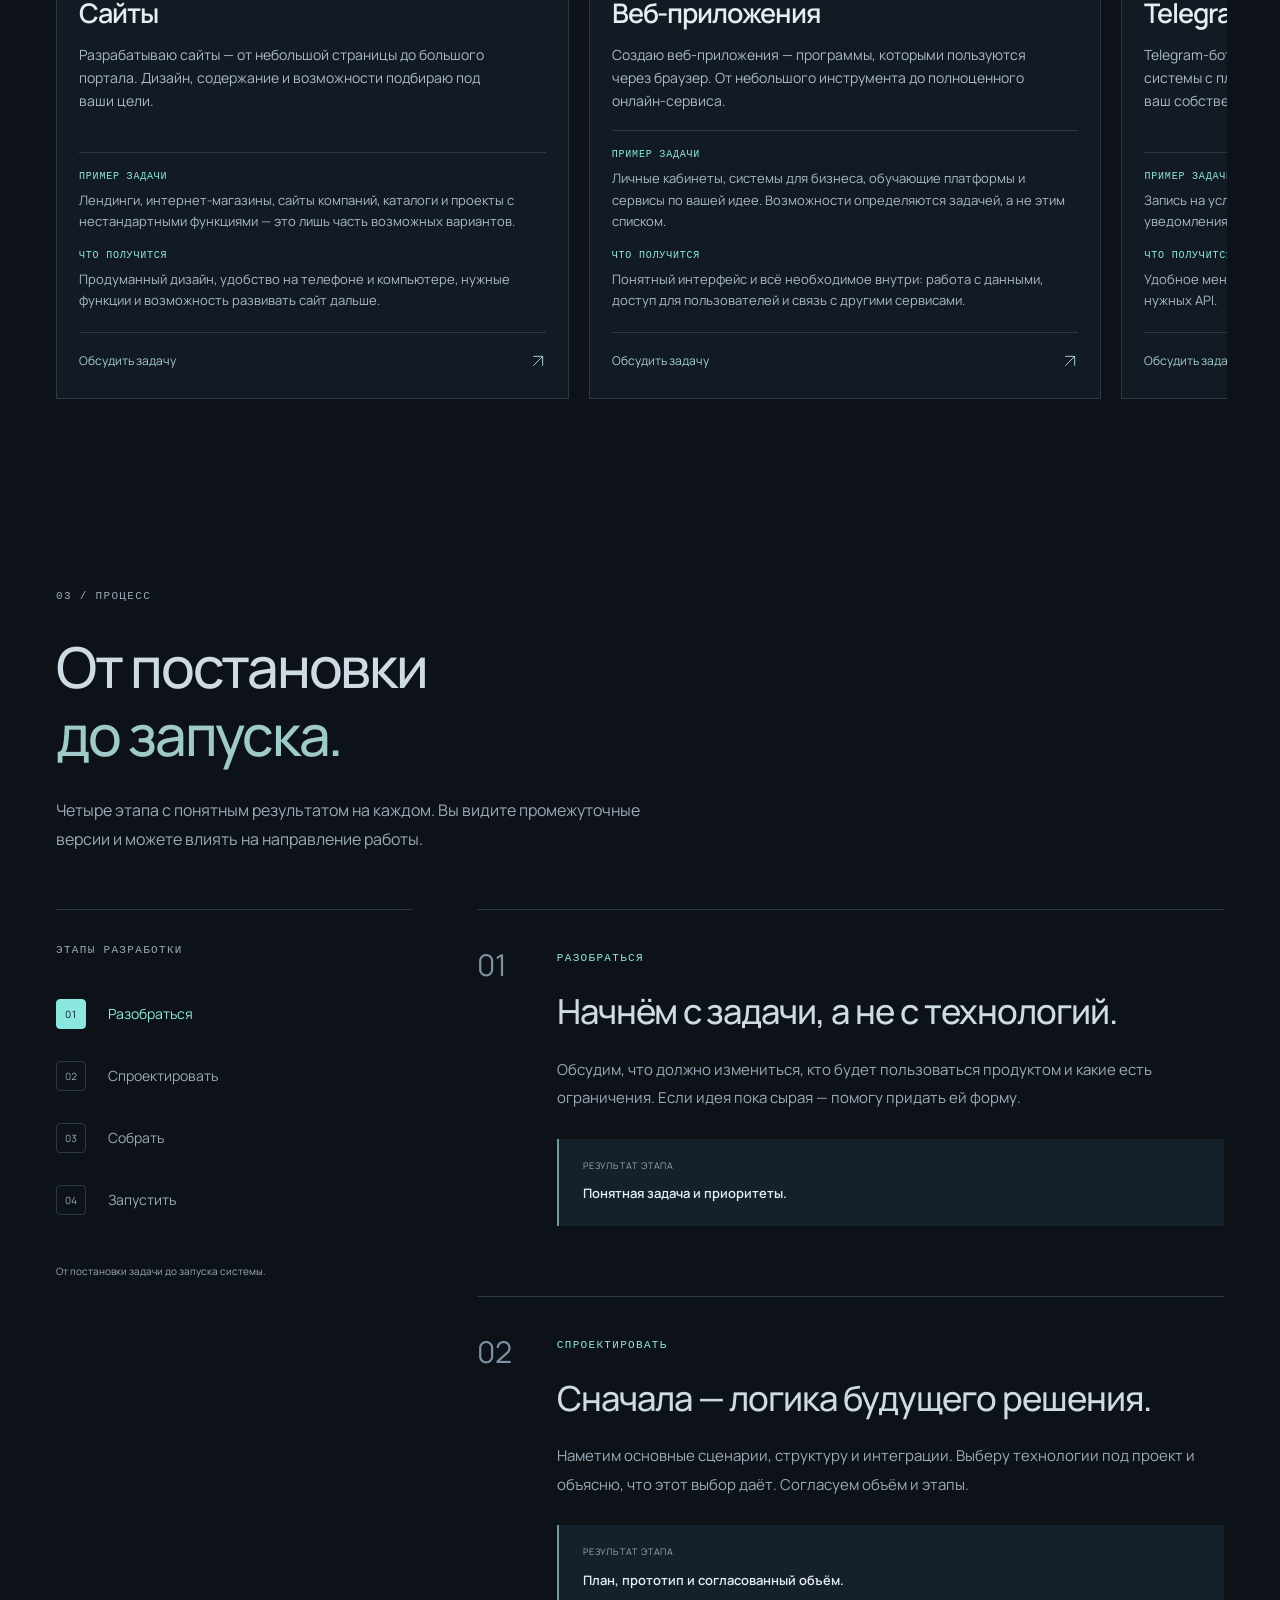
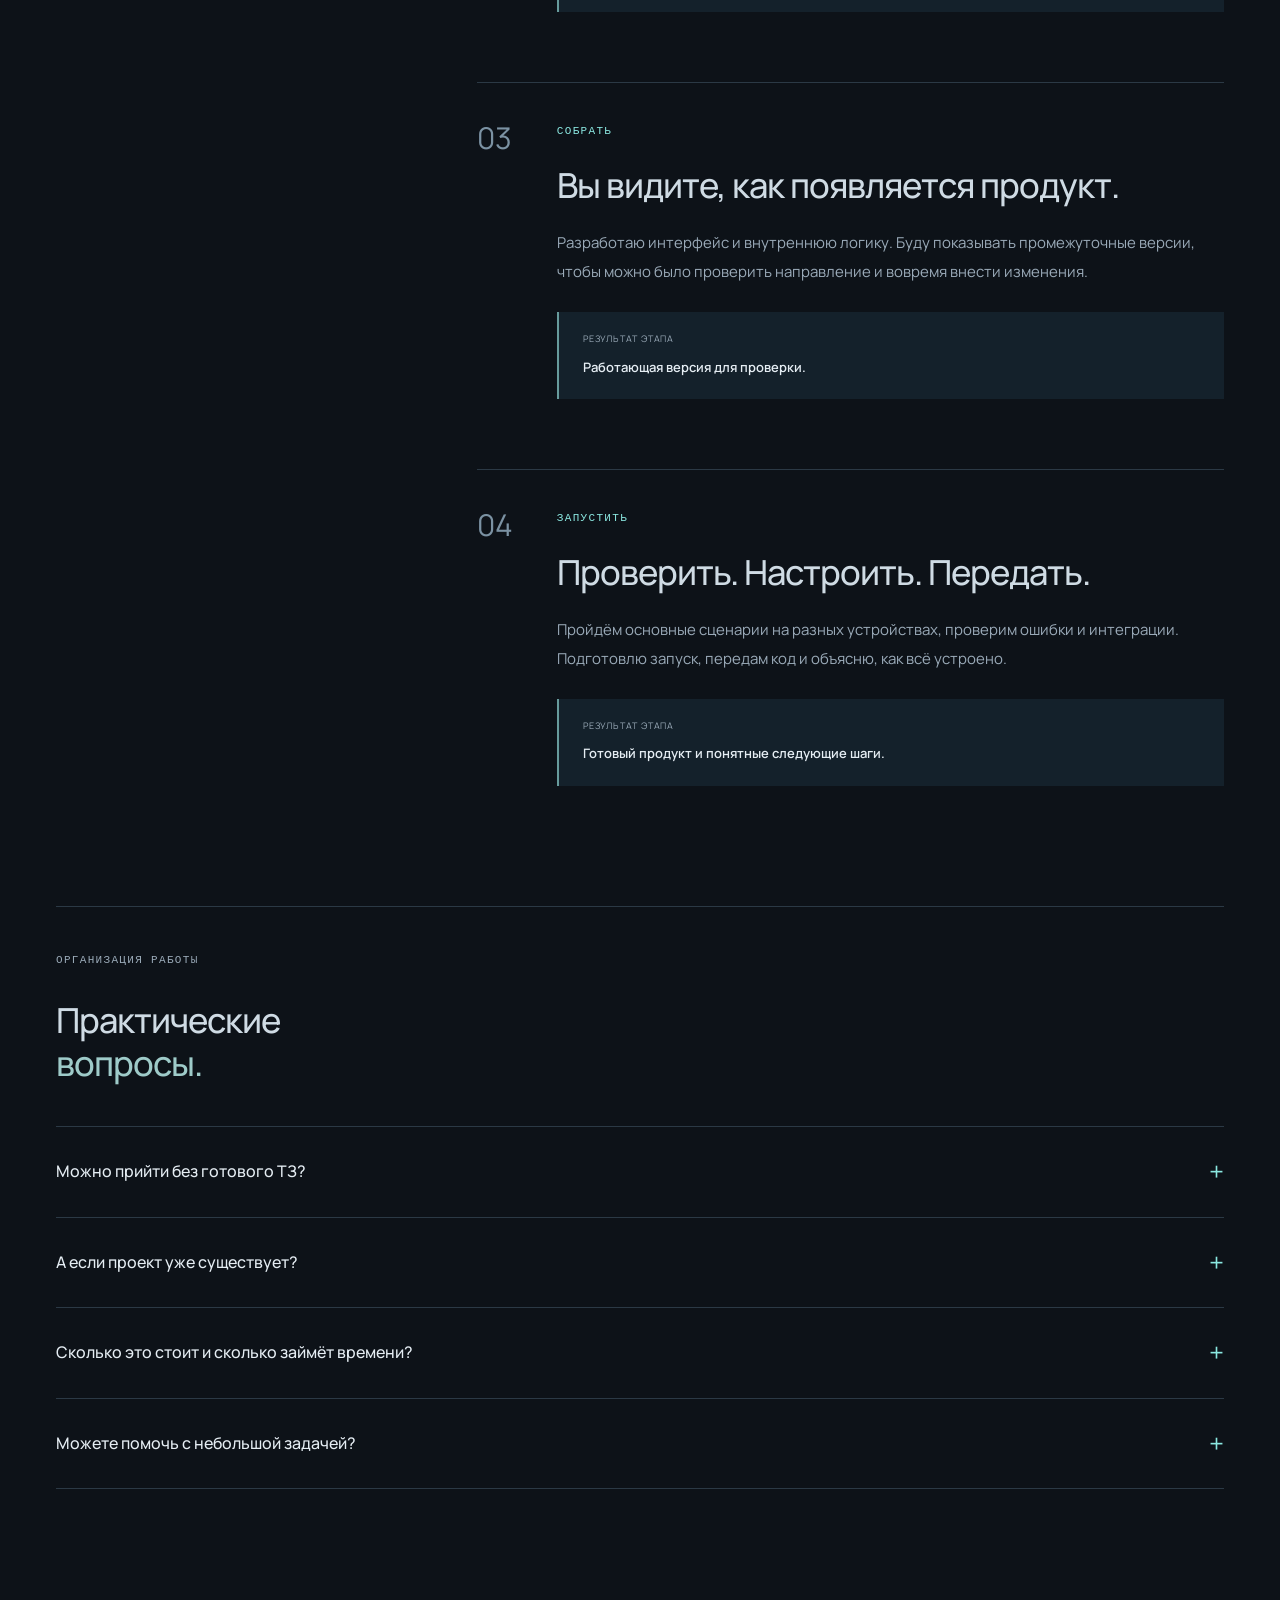
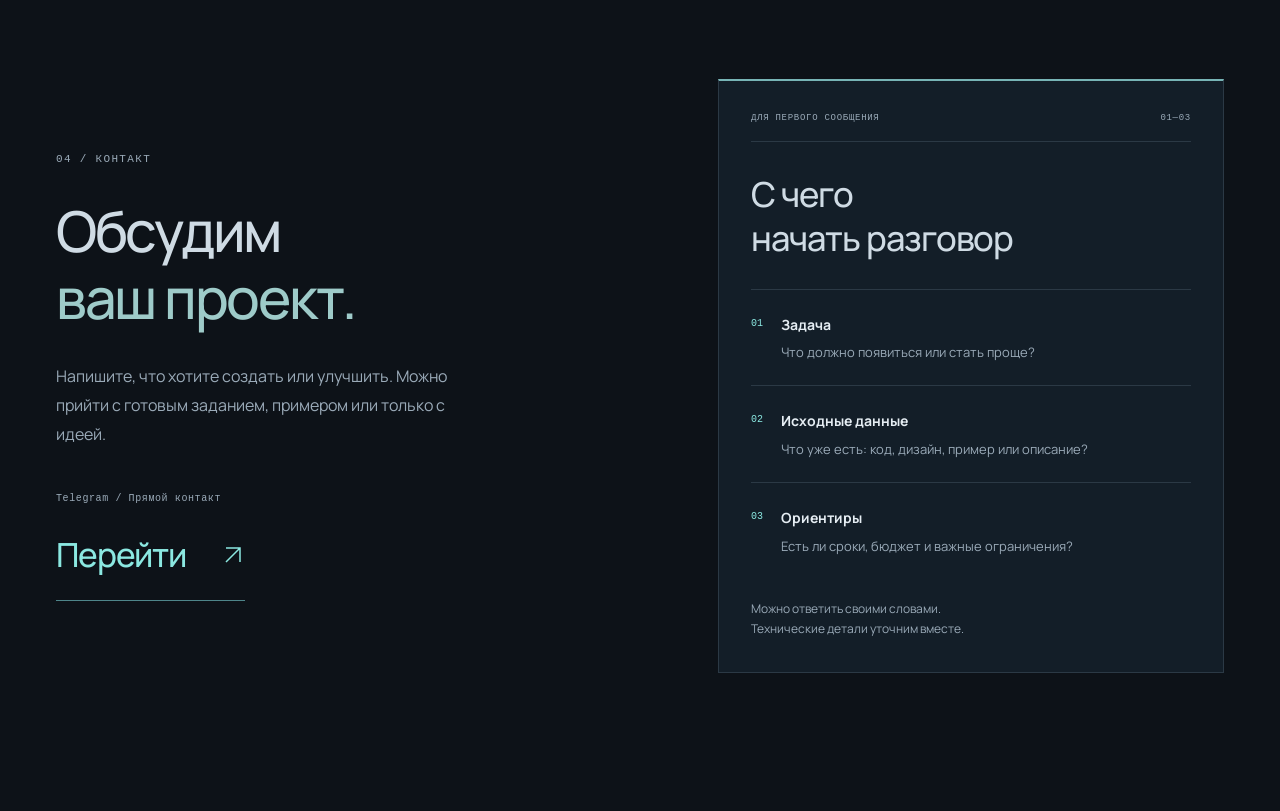
==== commit 9dad2263: "Harden static site policy and asset integrity with automated checks" ====
--- a/approach.html
+++ b/approach.html
@@ -1,6 +1,8 @@
 <!doctype html>
-<html lang="ru"><head><meta charset="utf-8"><meta name="viewport" content="width=device-width,initial-scale=1"><title>Процесс — macros</title>
+<html lang="ru"><head><meta charset="utf-8">
+<meta http-equiv="Content-Security-Policy" content="default-src 'none'; script-src 'self'; script-src-attr 'none'; style-src 'self'; style-src-attr 'none'; img-src 'self'; font-src 'self'; connect-src 'none'; object-src 'none'; base-uri 'none'; form-action 'none'; frame-src 'none'; worker-src 'none'; manifest-src 'none'; upgrade-insecure-requests; require-trusted-types-for 'script'; trusted-types 'none'">
+<meta name="referrer" content="no-referrer"><meta name="viewport" content="width=device-width,initial-scale=1"><title>Процесс — macros</title>
 <link rel="canonical" href="https://macro-vibe.github.io/Visite-site/index.html#process">
-<script>location.replace('index.html' + location.search + (location.hash || '#process'));</script>
+<script src="assets/redirect.js?v=65e081a51149" defer integrity="sha384-CRQDXRUpq0W5af79fvkPxYvHPpkTvOgvlLMgLS2FkWjI64e9R95vElPdhcrEinQS" crossorigin="anonymous"></script>
 <noscript><meta http-equiv="refresh" content="0;url=index.html#process"></noscript>
 </head><body><a href="index.html#process">Открыть раздел «Процесс»</a></body></html>
